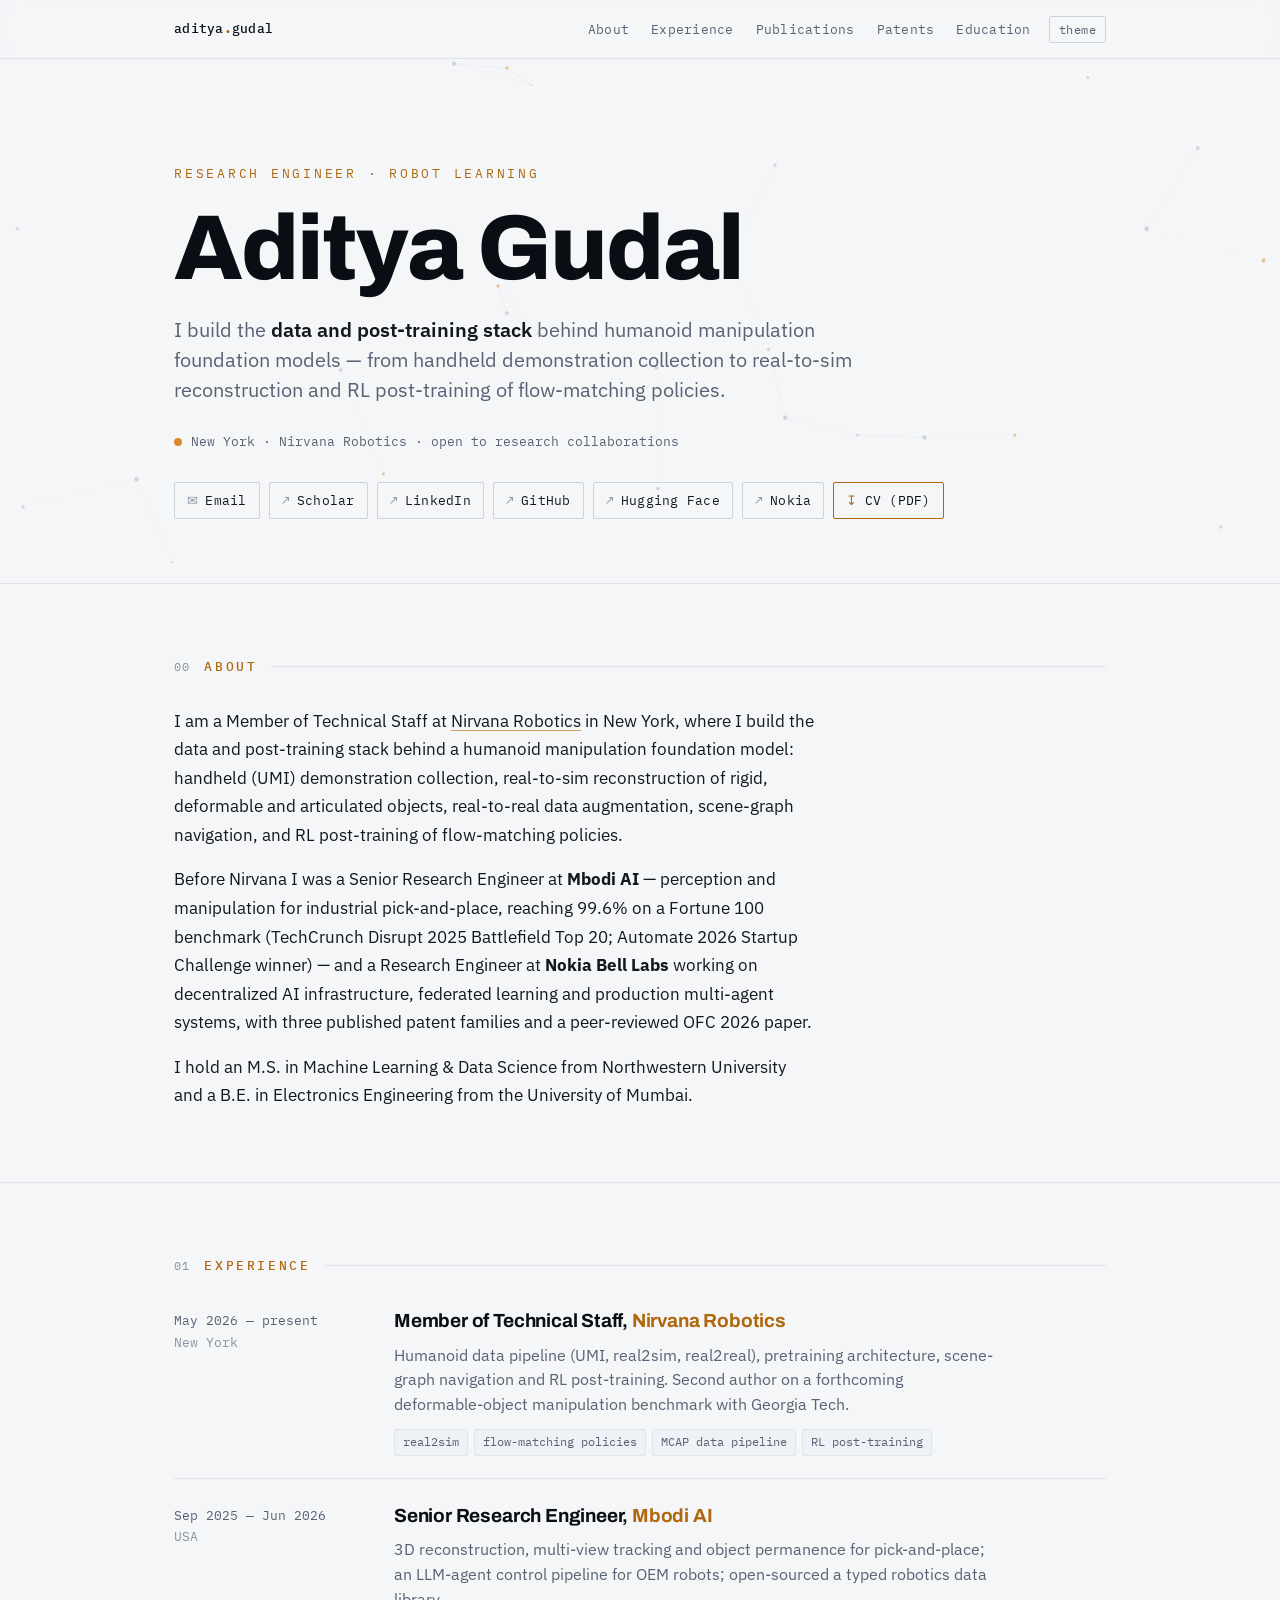
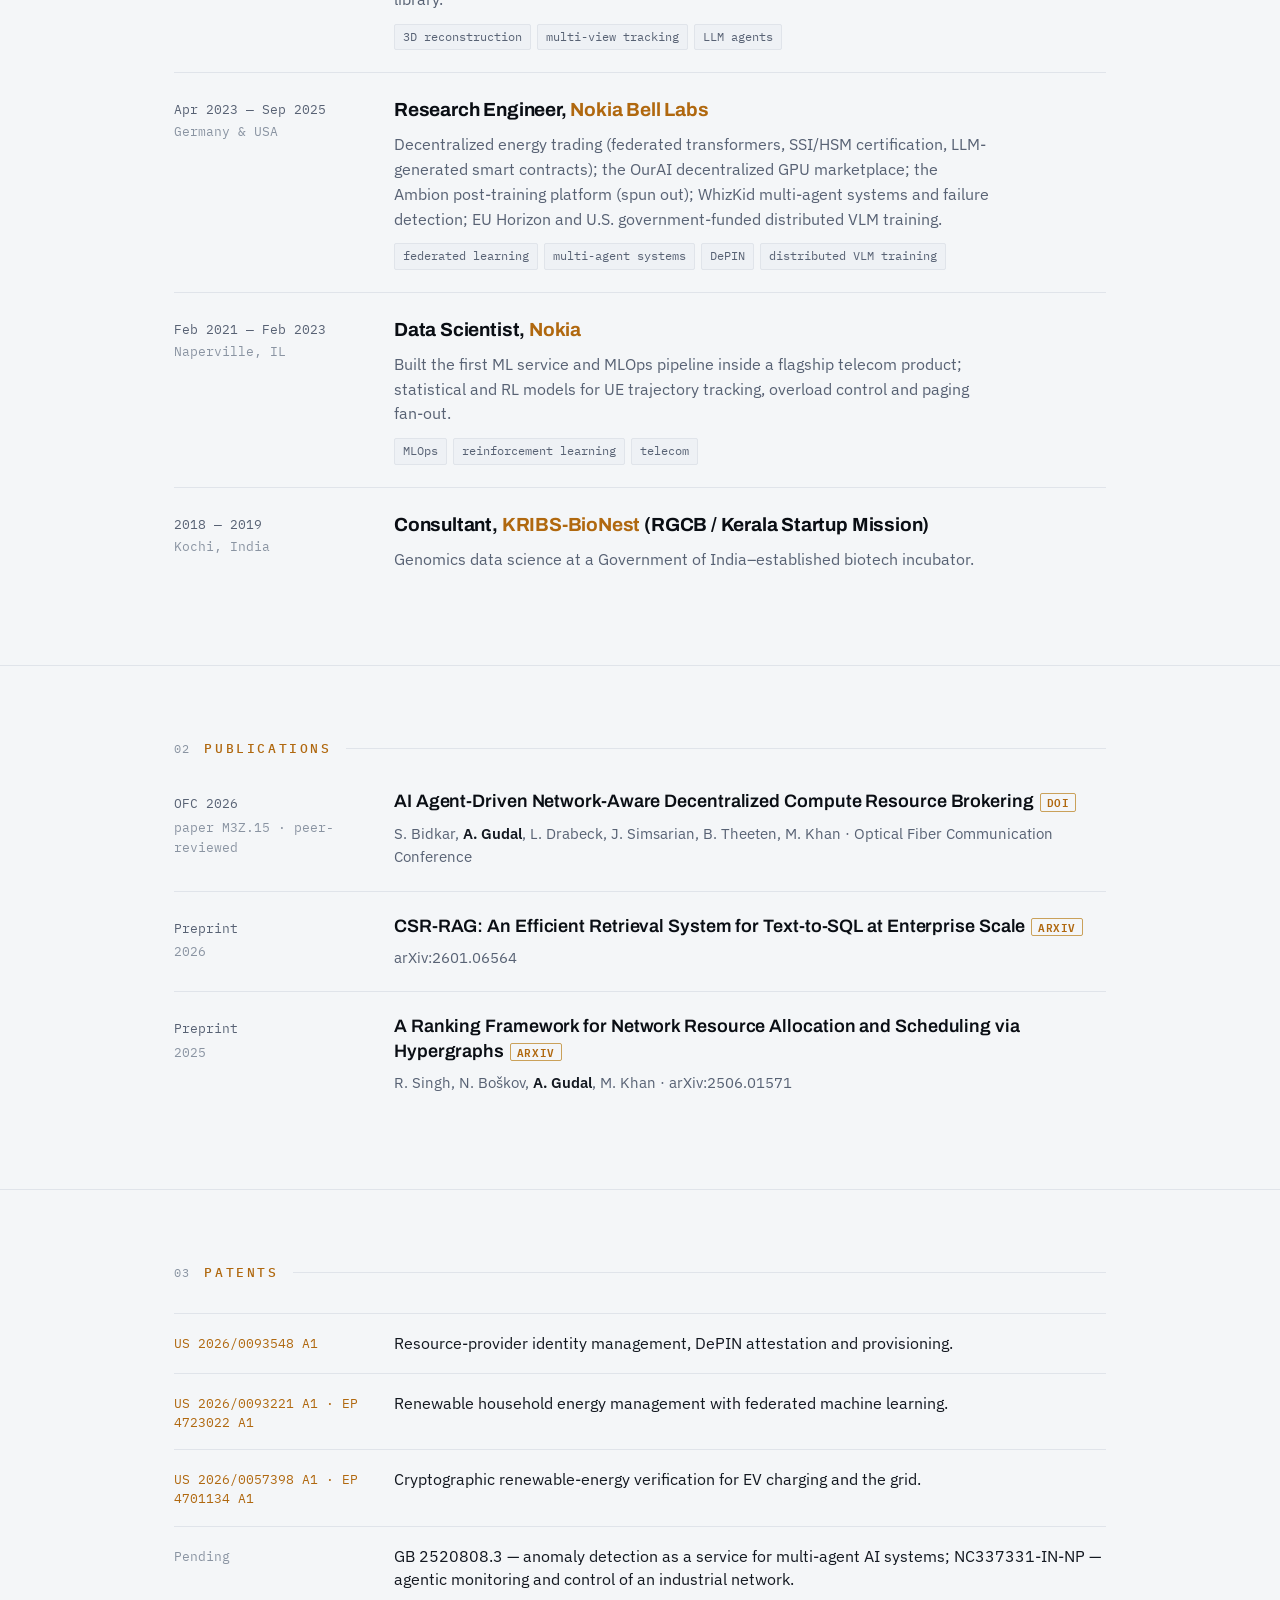
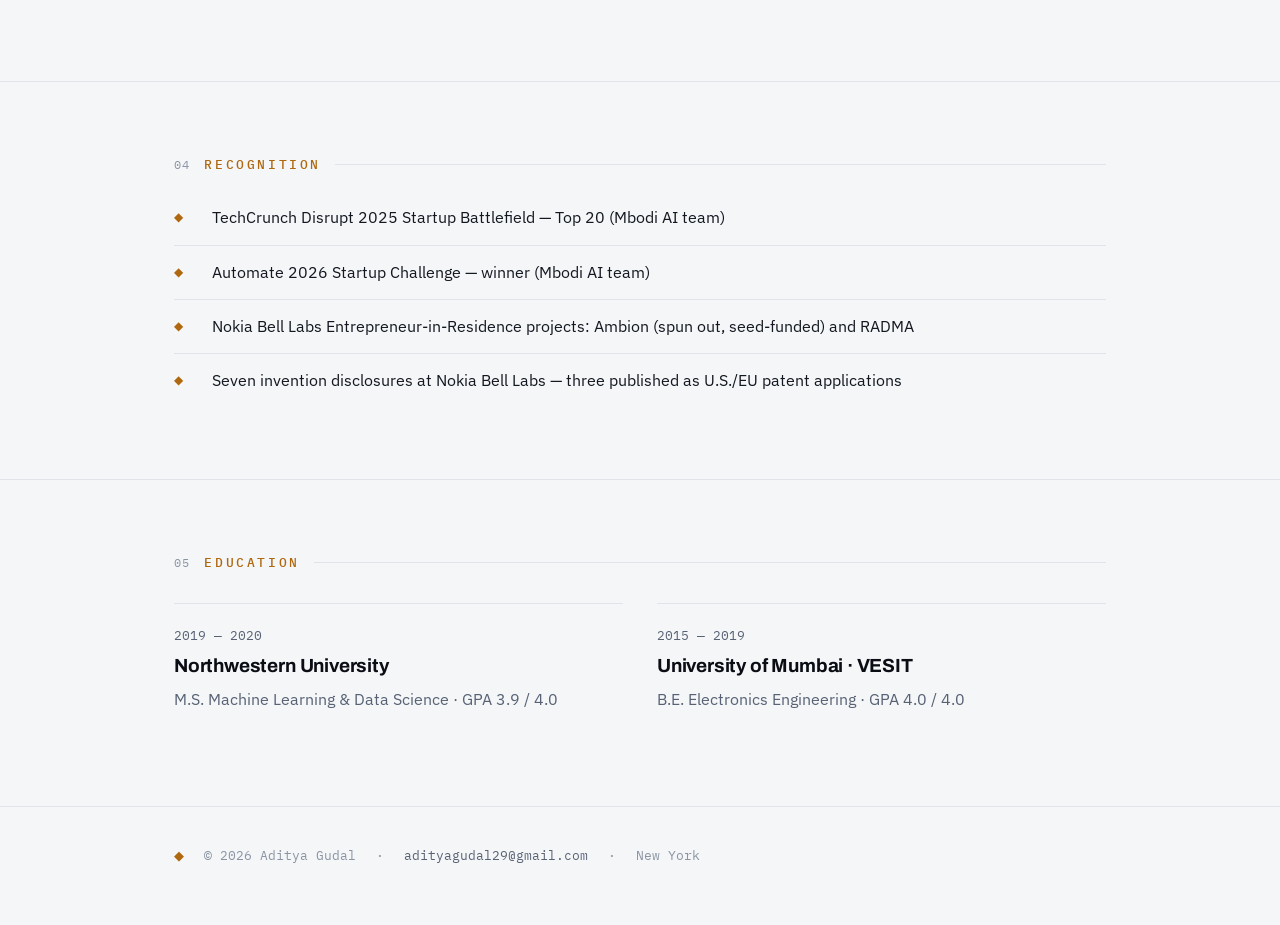
==== index.html @ 2c673eec "Personal site: bio, experience, publications, patents, CV Co-Authored-By: Claude Opus 4.8 <noreply@a" ====
<!doctype html>
<html lang="en">
<head>
<meta charset="utf-8">
<meta name="viewport" content="width=device-width, initial-scale=1">
<title>Aditya Gudal</title>
<meta name="description" content="Aditya Gudal — research engineer in robot learning, post-training and multi-agent systems. Building the data and post-training stack behind humanoid manipulation foundation models.">
<meta property="og:title" content="Aditya Gudal">
<meta property="og:description" content="Research engineer — robot learning, real-to-sim, multi-agent systems.">
<meta property="og:type" content="website">
<link rel="preconnect" href="https://fonts.googleapis.com">
<link rel="preconnect" href="https://fonts.gstatic.com" crossorigin>
<link rel="stylesheet" href="https://fonts.googleapis.com/css2?family=Archivo:wght@600;700;800&family=IBM+Plex+Mono:wght@400;500&family=IBM+Plex+Sans:wght@400;450;500;600&display=swap">
<style>
:root{
  --bg:#f4f6f8; --surface:#ffffff; --surface-2:#eef1f5;
  --ink:#131820; --strong:#0a0e14; --muted:#586274; --faint:#8a94a2;
  --line:#e0e4ea; --line-strong:#cdd3dc;
  --accent:#b0680f; --accent-soft:#caa15a;
  --dot:#d98a2b;
  --display:"Archivo","Helvetica Neue",Arial,sans-serif;
  --body:"IBM Plex Sans",-apple-system,BlinkMacSystemFont,"Segoe UI",sans-serif;
  --mono:"IBM Plex Mono",ui-monospace,SFMono-Regular,Menlo,monospace;
  --maxw:1020px;
}
:root:not([data-theme="light"]){}
@media (prefers-color-scheme: dark){
  :root:not([data-theme="light"]){
    --bg:#0c0f15; --surface:#12171f; --surface-2:#161c25;
    --ink:#e7ecf3; --strong:#f4f7fb; --muted:#95a1b2; --faint:#66707e;
    --line:#212936; --line-strong:#2c3644;
    --accent:#e8a33d; --accent-soft:#c98f3e; --dot:#e8a33d;
  }
}
:root[data-theme="dark"]{
  --bg:#0c0f15; --surface:#12171f; --surface-2:#161c25;
  --ink:#e7ecf3; --strong:#f4f7fb; --muted:#95a1b2; --faint:#66707e;
  --line:#212936; --line-strong:#2c3644;
  --accent:#e8a33d; --accent-soft:#c98f3e; --dot:#e8a33d;
}

*{box-sizing:border-box}
html{scroll-behavior:smooth}
body{
  margin:0; background:var(--bg); color:var(--ink);
  font-family:var(--body); font-size:16.5px; line-height:1.62;
  -webkit-font-smoothing:antialiased; text-rendering:optimizeLegibility;
}
@media (prefers-reduced-motion: reduce){html{scroll-behavior:auto}}

.wrap{max-width:var(--maxw); margin-inline:auto; padding-inline:clamp(20px,5vw,44px)}

a{color:inherit; text-decoration:none}
a.link{color:var(--ink); text-decoration:underline; text-decoration-color:var(--line-strong); text-underline-offset:3px; text-decoration-thickness:1.5px; transition:text-decoration-color .15s}
a.link:hover{text-decoration-color:var(--accent)}

/* ---- top bar ---- */
.top{position:sticky; top:0; z-index:20; background:color-mix(in srgb, var(--bg) 82%, transparent); backdrop-filter:saturate(1.4) blur(10px); border-bottom:1px solid var(--line)}
.top .wrap{display:flex; align-items:center; gap:18px; height:58px}
.brand{font-family:var(--mono); font-size:13px; letter-spacing:.02em; color:var(--strong); font-weight:500}
.brand b{color:var(--accent)}
.top nav{margin-left:auto; display:flex; gap:22px; font-family:var(--mono); font-size:12.5px; letter-spacing:.02em}
.top nav a{color:var(--muted)} .top nav a:hover{color:var(--ink)}
.iconbtn{font-family:var(--mono); font-size:12px; color:var(--muted); border:1px solid var(--line-strong); background:transparent; border-radius:2px; padding:5px 9px; cursor:pointer; letter-spacing:.04em}
.iconbtn:hover{color:var(--ink); border-color:var(--accent)}
@media (max-width:720px){ .top nav{display:none} }

/* ---- hero ---- */
.hero{position:relative; padding-block:clamp(56px,11vw,104px) clamp(40px,7vw,64px); border-bottom:1px solid var(--line); overflow:hidden}
#bg{position:absolute; inset:0; width:100%; height:100%; z-index:0; opacity:.55; pointer-events:none}
.hero .wrap{position:relative; z-index:1}
.eyebrow{font-family:var(--mono); font-size:12.5px; letter-spacing:.22em; text-transform:uppercase; color:var(--accent); margin:0 0 20px}
.hero h1{font-family:var(--display); font-weight:800; letter-spacing:-.02em; line-height:.98; font-size:clamp(46px,9vw,92px); margin:0; color:var(--strong); text-wrap:balance}
.hero .lead{max-width:34em; margin:22px 0 0; font-size:clamp(17px,2.2vw,20px); line-height:1.5; color:var(--muted); text-wrap:pretty}
.hero .lead b{color:var(--ink); font-weight:600}
.status{font-family:var(--mono); font-size:13px; color:var(--muted); margin:26px 0 0; display:flex; align-items:center; gap:9px; flex-wrap:wrap}
.dot{width:8px; height:8px; border-radius:50%; background:var(--dot); box-shadow:0 0 0 0 color-mix(in srgb,var(--dot) 60%,transparent); animation:pulse 2.6s ease-out infinite}
@keyframes pulse{0%{box-shadow:0 0 0 0 color-mix(in srgb,var(--dot) 55%,transparent)}70%{box-shadow:0 0 0 7px transparent}100%{box-shadow:0 0 0 0 transparent}}
@media (prefers-reduced-motion: reduce){.dot{animation:none}}

.links{display:flex; flex-wrap:wrap; gap:9px; margin:30px 0 0}
.links a{font-family:var(--mono); font-size:12.5px; letter-spacing:.02em; color:var(--ink); border:1px solid var(--line-strong); border-radius:2px; padding:7px 12px; display:inline-flex; align-items:center; gap:7px; transition:border-color .15s, color .15s}
.links a:hover{border-color:var(--accent); color:var(--strong)}
.links a .a{color:var(--faint)}
.links a.cv{border-color:var(--accent); color:var(--strong)}
.links a.cv .a{color:var(--accent)}

/* ---- sections ---- */
section.block{padding-block:clamp(46px,7vw,72px); border-bottom:1px solid var(--line)}
.sechead{display:flex; align-items:baseline; gap:14px; margin:0 0 30px}
.sechead .n{font-family:var(--mono); font-size:12px; color:var(--faint); letter-spacing:.1em}
.sechead h2{font-family:var(--mono); font-weight:500; text-transform:uppercase; letter-spacing:.2em; font-size:13px; color:var(--accent); margin:0}
.sechead .rule{flex:1; height:1px; background:var(--line); align-self:center}

.prose{max-width:64ch; font-size:17px; line-height:1.68; color:var(--ink)}
.prose p{margin:0 0 16px} .prose p:last-child{margin-bottom:0}
.prose a{color:var(--ink); text-decoration:underline; text-decoration-color:var(--accent-soft); text-underline-offset:3px}

.about-grid{display:grid; grid-template-columns:1fr; gap:28px}

/* row: meta rail + content */
.entry{display:grid; grid-template-columns:186px 1fr; gap:6px 34px; padding-block:22px; border-top:1px solid var(--line)}
.entry:first-of-type{border-top:0; padding-top:0}
.entry .when{font-family:var(--mono); font-size:12.5px; color:var(--muted); line-height:1.5; padding-top:5px}
.entry .when .loc{color:var(--faint); display:block; margin-top:3px}
.entry h3{margin:0 0 3px; font-family:var(--display); font-weight:700; font-size:19px; letter-spacing:-.01em; color:var(--strong)}
.entry h3 .org{color:var(--accent)}
.entry p{margin:6px 0 0; color:var(--muted); font-size:15.5px; line-height:1.6; max-width:60ch}
.tags{display:flex; flex-wrap:wrap; gap:6px; margin:12px 0 0; padding:0; list-style:none}
.tags li{font-family:var(--mono); font-size:11.5px; color:var(--muted); background:var(--surface-2); border:1px solid var(--line); border-radius:2px; padding:3px 8px}

/* publications */
.pub{display:grid; grid-template-columns:186px 1fr; gap:6px 34px; padding-block:22px; border-top:1px solid var(--line)}
.pub:first-of-type{border-top:0; padding-top:0}
.pub .venue{font-family:var(--mono); font-size:12.5px; color:var(--muted); padding-top:4px}
.pub .venue .yr{color:var(--faint); display:block; margin-top:3px}
.pub h3{margin:0; font-family:var(--display); font-weight:600; font-size:18px; line-height:1.35; color:var(--strong); letter-spacing:-.005em}
.pub .authors{margin:8px 0 0; font-size:14.5px; color:var(--muted)} .pub .authors b{color:var(--ink); font-weight:600}
.idlinks{display:inline-flex; gap:7px; margin-left:2px; vertical-align:middle}
.idlinks a{font-family:var(--mono); font-size:11px; letter-spacing:.05em; text-transform:uppercase; color:var(--accent); border:1px solid var(--accent-soft); border-radius:2px; padding:1px 6px}
.idlinks a:hover{background:var(--accent); color:var(--surface)}

/* patents */
.pat{display:grid; grid-template-columns:186px 1fr; gap:6px 34px; padding-block:18px; border-top:1px solid var(--line)}
.pat:first-of-type{border-top:0; padding-top:0}
.pat .no{font-family:var(--mono); font-size:12.5px; color:var(--accent); padding-top:2px; line-height:1.5}
.pat .no a{color:var(--accent); text-decoration:underline; text-decoration-color:transparent; text-underline-offset:2px}
.pat .no a:hover{text-decoration-color:var(--accent)}
.pat .no .pend{color:var(--faint)}
.pat p{margin:0; color:var(--ink); font-size:15.5px; line-height:1.5}

/* recognition */
.rec{list-style:none; padding:0; margin:0; display:grid; gap:0}
.rec li{display:grid; grid-template-columns:24px 1fr; gap:14px; padding-block:14px; border-top:1px solid var(--line); font-size:15.5px; color:var(--ink); align-items:start}
.rec li:first-child{border-top:0; padding-top:0}
.rec li .mk{font-family:var(--mono); font-size:12px; color:var(--accent); padding-top:2px}

/* education */
.edu{display:grid; grid-template-columns:1fr 1fr; gap:0 34px}
.edu .entry{grid-template-columns:1fr; border-top:1px solid var(--line); padding-top:22px}
.edu .entry .when{padding-top:0}

footer{padding-block:38px 60px}
footer .wrap{display:flex; flex-wrap:wrap; gap:8px 20px; align-items:center; font-family:var(--mono); font-size:12.5px; color:var(--faint)}
footer a{color:var(--muted)} footer a:hover{color:var(--ink)}
footer .sig{color:var(--accent)}

:focus-visible{outline:2px solid var(--accent); outline-offset:3px; border-radius:2px}

@media (max-width:640px){
  .entry,.pub,.pat{grid-template-columns:1fr; gap:4px}
  .entry .when,.pub .venue,.pat .no{padding-top:0}
  .entry .when .loc,.pub .venue .yr{display:inline; margin:0}
  .entry .when .loc::before{content:" · "}
  .pub .venue .yr::before{content:" · "}
  .edu{grid-template-columns:1fr}
  .edu .entry:first-of-type{border-top:0}
}
</style>
</head>
<body>

<header class="top">
  <div class="wrap">
    <span class="brand">aditya<b>.</b>gudal</span>
    <nav>
      <a href="#about">About</a>
      <a href="#experience">Experience</a>
      <a href="#publications">Publications</a>
      <a href="#patents">Patents</a>
      <a href="#education">Education</a>
    </nav>
    <button class="iconbtn" id="theme" type="button" aria-label="Toggle color theme">theme</button>
  </div>
</header>

<section class="hero">
  <canvas id="bg" aria-hidden="true"></canvas>
  <div class="wrap">
    <p class="eyebrow">Research Engineer · Robot Learning</p>
    <h1>Aditya&nbsp;Gudal</h1>
    <p class="lead">I build the <b>data and post-training stack</b> behind humanoid manipulation foundation models — from handheld demonstration collection to real-to-sim reconstruction and RL post-training of flow-matching policies.</p>
    <p class="status"><span class="dot" aria-hidden="true"></span> New York · Nirvana Robotics · open to research collaborations</p>
    <div class="links">
      <a href="mailto:adityagudal29@gmail.com"><span class="a">✉</span> Email</a>
      <a href="https://scholar.google.com/citations?user=bu34FNAAAAAJ"><span class="a">↗</span> Scholar</a>
      <a href="https://linkedin.com/in/aditya-gudal"><span class="a">↗</span> LinkedIn</a>
      <a href="https://github.com/aditya9729"><span class="a">↗</span> GitHub</a>
      <a href="https://huggingface.co/aditya9729"><span class="a">↗</span> Hugging&nbsp;Face</a>
      <a href="https://www.nokia.com/people/aditya-gudal/"><span class="a">↗</span> Nokia</a>
      <a class="cv" href="Aditya_Gudal_CV.pdf"><span class="a">↧</span> CV&nbsp;(PDF)</a>
    </div>
  </div>
</section>

<main>
<section class="block" id="about">
  <div class="wrap">
    <div class="sechead"><span class="n">00</span><h2>About</h2><span class="rule"></span></div>
    <div class="prose">
      <p>I am a Member of Technical Staff at <a href="https://nrvna.ai">Nirvana Robotics</a> in New York, where I build the data and post-training stack behind a humanoid manipulation foundation model: handheld (UMI) demonstration collection, real-to-sim reconstruction of rigid, deformable and articulated objects, real-to-real data augmentation, scene-graph navigation, and RL post-training of flow-matching policies.</p>
      <p>Before Nirvana I was a Senior Research Engineer at <b>Mbodi AI</b> — perception and manipulation for industrial pick-and-place, reaching 99.6% on a Fortune&nbsp;100 benchmark (TechCrunch Disrupt 2025 Battlefield Top&nbsp;20; Automate&nbsp;2026 Startup Challenge winner) — and a Research Engineer at <b>Nokia Bell Labs</b> working on decentralized AI infrastructure, federated learning and production multi-agent systems, with three published patent families and a peer-reviewed OFC&nbsp;2026 paper.</p>
      <p>I hold an M.S. in Machine Learning &amp; Data Science from Northwestern University and a B.E. in Electronics Engineering from the University of Mumbai.</p>
    </div>
  </div>
</section>

<section class="block" id="experience">
  <div class="wrap">
    <div class="sechead"><span class="n">01</span><h2>Experience</h2><span class="rule"></span></div>

    <article class="entry">
      <div class="when">May 2026 — present<span class="loc">New York</span></div>
      <div>
        <h3>Member of Technical Staff, <span class="org">Nirvana Robotics</span></h3>
        <p>Humanoid data pipeline (UMI, real2sim, real2real), pretraining architecture, scene-graph navigation and RL post-training. Second author on a forthcoming deformable-object manipulation benchmark with Georgia&nbsp;Tech.</p>
        <ul class="tags"><li>real2sim</li><li>flow-matching policies</li><li>MCAP data pipeline</li><li>RL post-training</li></ul>
      </div>
    </article>

    <article class="entry">
      <div class="when">Sep 2025 — Jun 2026<span class="loc">USA</span></div>
      <div>
        <h3>Senior Research Engineer, <span class="org">Mbodi AI</span></h3>
        <p>3D reconstruction, multi-view tracking and object permanence for pick-and-place; an LLM-agent control pipeline for OEM robots; open-sourced a typed robotics data library.</p>
        <ul class="tags"><li>3D reconstruction</li><li>multi-view tracking</li><li>LLM agents</li></ul>
      </div>
    </article>

    <article class="entry">
      <div class="when">Apr 2023 — Sep 2025<span class="loc">Germany &amp; USA</span></div>
      <div>
        <h3>Research Engineer, <span class="org">Nokia Bell Labs</span></h3>
        <p>Decentralized energy trading (federated transformers, SSI/HSM certification, LLM-generated smart contracts); the OurAI decentralized GPU marketplace; the Ambion post-training platform (spun out); WhizKid multi-agent systems and failure detection; EU Horizon and U.S. government-funded distributed VLM training.</p>
        <ul class="tags"><li>federated learning</li><li>multi-agent systems</li><li>DePIN</li><li>distributed VLM training</li></ul>
      </div>
    </article>

    <article class="entry">
      <div class="when">Feb 2021 — Feb 2023<span class="loc">Naperville, IL</span></div>
      <div>
        <h3>Data Scientist, <span class="org">Nokia</span></h3>
        <p>Built the first ML service and MLOps pipeline inside a flagship telecom product; statistical and RL models for UE trajectory tracking, overload control and paging fan-out.</p>
        <ul class="tags"><li>MLOps</li><li>reinforcement learning</li><li>telecom</li></ul>
      </div>
    </article>

    <article class="entry">
      <div class="when">2018 — 2019<span class="loc">Kochi, India</span></div>
      <div>
        <h3>Consultant, <span class="org">KRIBS-BioNest</span> (RGCB / Kerala Startup Mission)</h3>
        <p>Genomics data science at a Government of India–established biotech incubator.</p>
      </div>
    </article>
  </div>
</section>

<section class="block" id="publications">
  <div class="wrap">
    <div class="sechead"><span class="n">02</span><h2>Publications</h2><span class="rule"></span></div>

    <article class="pub">
      <div class="venue">OFC 2026<span class="yr">paper M3Z.15 · peer-reviewed</span></div>
      <div>
        <h3>AI Agent-Driven Network-Aware Decentralized Compute Resource Brokering
          <span class="idlinks"><a href="https://doi.org/10.1364/OFC.2026.M3Z.15">DOI</a></span></h3>
        <p class="authors">S. Bidkar, <b>A. Gudal</b>, L. Drabeck, J. Simsarian, B. Theeten, M. Khan · Optical Fiber Communication Conference</p>
      </div>
    </article>

    <article class="pub">
      <div class="venue">Preprint<span class="yr">2026</span></div>
      <div>
        <h3>CSR-RAG: An Efficient Retrieval System for Text-to-SQL at Enterprise Scale
          <span class="idlinks"><a href="https://arxiv.org/abs/2601.06564">arXiv</a></span></h3>
        <p class="authors">arXiv:2601.06564</p>
      </div>
    </article>

    <article class="pub">
      <div class="venue">Preprint<span class="yr">2025</span></div>
      <div>
        <h3>A Ranking Framework for Network Resource Allocation and Scheduling via Hypergraphs
          <span class="idlinks"><a href="https://arxiv.org/abs/2506.01571">arXiv</a></span></h3>
        <p class="authors">R. Singh, N. Boškov, <b>A. Gudal</b>, M. Khan · arXiv:2506.01571</p>
      </div>
    </article>
  </div>
</section>

<section class="block" id="patents">
  <div class="wrap">
    <div class="sechead"><span class="n">03</span><h2>Patents</h2><span class="rule"></span></div>

    <div class="pat">
      <div class="no"><a href="https://patents.google.com/patent/US20260093548A1">US 2026/0093548 A1</a></div>
      <p>Resource-provider identity management, DePIN attestation and provisioning.</p>
    </div>
    <div class="pat">
      <div class="no"><a href="https://patents.google.com/patent/US20260093221A1">US 2026/0093221 A1</a> · EP 4723022 A1</div>
      <p>Renewable household energy management with federated machine learning.</p>
    </div>
    <div class="pat">
      <div class="no"><a href="https://patents.google.com/patent/US20260057398A1">US 2026/0057398 A1</a> · EP 4701134 A1</div>
      <p>Cryptographic renewable-energy verification for EV charging and the grid.</p>
    </div>
    <div class="pat">
      <div class="no"><span class="pend">Pending</span></div>
      <p>GB 2520808.3 — anomaly detection as a service for multi-agent AI systems; NC337331-IN-NP — agentic monitoring and control of an industrial network.</p>
    </div>
  </div>
</section>

<section class="block" id="recognition">
  <div class="wrap">
    <div class="sechead"><span class="n">04</span><h2>Recognition</h2><span class="rule"></span></div>
    <ul class="rec">
      <li><span class="mk">◆</span><span>TechCrunch Disrupt 2025 Startup Battlefield — Top 20 (Mbodi AI team)</span></li>
      <li><span class="mk">◆</span><span>Automate 2026 Startup Challenge — winner (Mbodi AI team)</span></li>
      <li><span class="mk">◆</span><span>Nokia Bell Labs Entrepreneur-in-Residence projects: Ambion (spun out, seed-funded) and RADMA</span></li>
      <li><span class="mk">◆</span><span>Seven invention disclosures at Nokia Bell Labs — three published as U.S./EU patent applications</span></li>
    </ul>
  </div>
</section>

<section class="block" id="education">
  <div class="wrap">
    <div class="sechead"><span class="n">05</span><h2>Education</h2><span class="rule"></span></div>
    <div class="edu">
      <article class="entry">
        <div class="when">2019 — 2020</div>
        <div>
          <h3>Northwestern University</h3>
          <p>M.S. Machine Learning &amp; Data Science · GPA 3.9 / 4.0</p>
        </div>
      </article>
      <article class="entry">
        <div class="when">2015 — 2019</div>
        <div>
          <h3>University of Mumbai · VESIT</h3>
          <p>B.E. Electronics Engineering · GPA 4.0 / 4.0</p>
        </div>
      </article>
    </div>
  </div>
</section>
</main>

<footer>
  <div class="wrap">
    <span class="sig">◆</span>
    <span>© 2026 Aditya Gudal</span>
    <span>·</span>
    <a href="mailto:adityagudal29@gmail.com">adityagudal29@gmail.com</a>
    <span>·</span>
    <span>New York</span>
  </div>
</footer>

<script>
// ---- theme toggle (persisted) ----
(function(){
  var root=document.documentElement, btn=document.getElementById('theme');
  try{ var s=localStorage.getItem('theme'); if(s) root.setAttribute('data-theme',s); }catch(e){}
  btn.addEventListener('click',function(){
    var cur=root.getAttribute('data-theme');
    var sysDark=window.matchMedia&&window.matchMedia('(prefers-color-scheme: dark)').matches;
    var next=cur?(cur==='dark'?'light':'dark'):(sysDark?'light':'dark');
    root.setAttribute('data-theme',next);
    try{ localStorage.setItem('theme',next); }catch(e){}
  });
})();

// ---- hero motif: a sparse scene-graph / trajectory field ----
(function(){
  var c=document.getElementById('bg'); if(!c) return;
  var ctx=c.getContext('2d'), DPR=Math.min(window.devicePixelRatio||1,2);
  var reduce=window.matchMedia&&window.matchMedia('(prefers-reduced-motion: reduce)').matches;
  var W,H,nodes,raf;
  function accent(){ return getComputedStyle(document.documentElement).getPropertyValue('--dot').trim()||'#e8a33d'; }
  function ink(){ return getComputedStyle(document.documentElement).getPropertyValue('--muted').trim()||'#889'; }
  function resize(){
    var r=c.getBoundingClientRect(); W=r.width; H=r.height;
    c.width=W*DPR; c.height=H*DPR; ctx.setTransform(DPR,0,0,DPR,0,0);
    var n=Math.max(14,Math.min(30,Math.round(W*H/26000)));
    nodes=[]; for(var i=0;i<n;i++){ nodes.push({x:Math.random()*W,y:Math.random()*H,vx:(Math.random()-.5)*.12,vy:(Math.random()-.5)*.12,r:Math.random()*1.6+.8,key:Math.random()<.16}); }
  }
  function frame(){
    ctx.clearRect(0,0,W,H);
    var a=accent(), m=ink();
    for(var i=0;i<nodes.length;i++){
      var p=nodes[i];
      for(var j=i+1;j<nodes.length;j++){
        var q=nodes[j], dx=p.x-q.x, dy=p.y-q.y, d=Math.sqrt(dx*dx+dy*dy);
        if(d<140){ ctx.strokeStyle=m; ctx.globalAlpha=(1-d/140)*.14; ctx.lineWidth=1; ctx.beginPath(); ctx.moveTo(p.x,p.y); ctx.lineTo(q.x,q.y); ctx.stroke(); }
      }
    }
    for(var k=0;k<nodes.length;k++){
      var n=nodes[k];
      ctx.globalAlpha=n.key?.9:.4; ctx.fillStyle=n.key?a:m;
      ctx.beginPath(); ctx.arc(n.x,n.y,n.key?n.r+.6:n.r,0,6.283); ctx.fill();
      if(!reduce){ n.x+=n.vx; n.y+=n.vy; if(n.x<0||n.x>W)n.vx*=-1; if(n.y<0||n.y>H)n.vy*=-1; }
    }
    ctx.globalAlpha=1;
    if(!reduce) raf=requestAnimationFrame(frame);
  }
  resize(); frame();
  window.addEventListener('resize',function(){ cancelAnimationFrame(raf); resize(); frame(); });
})();
</script>
</body>
</html>
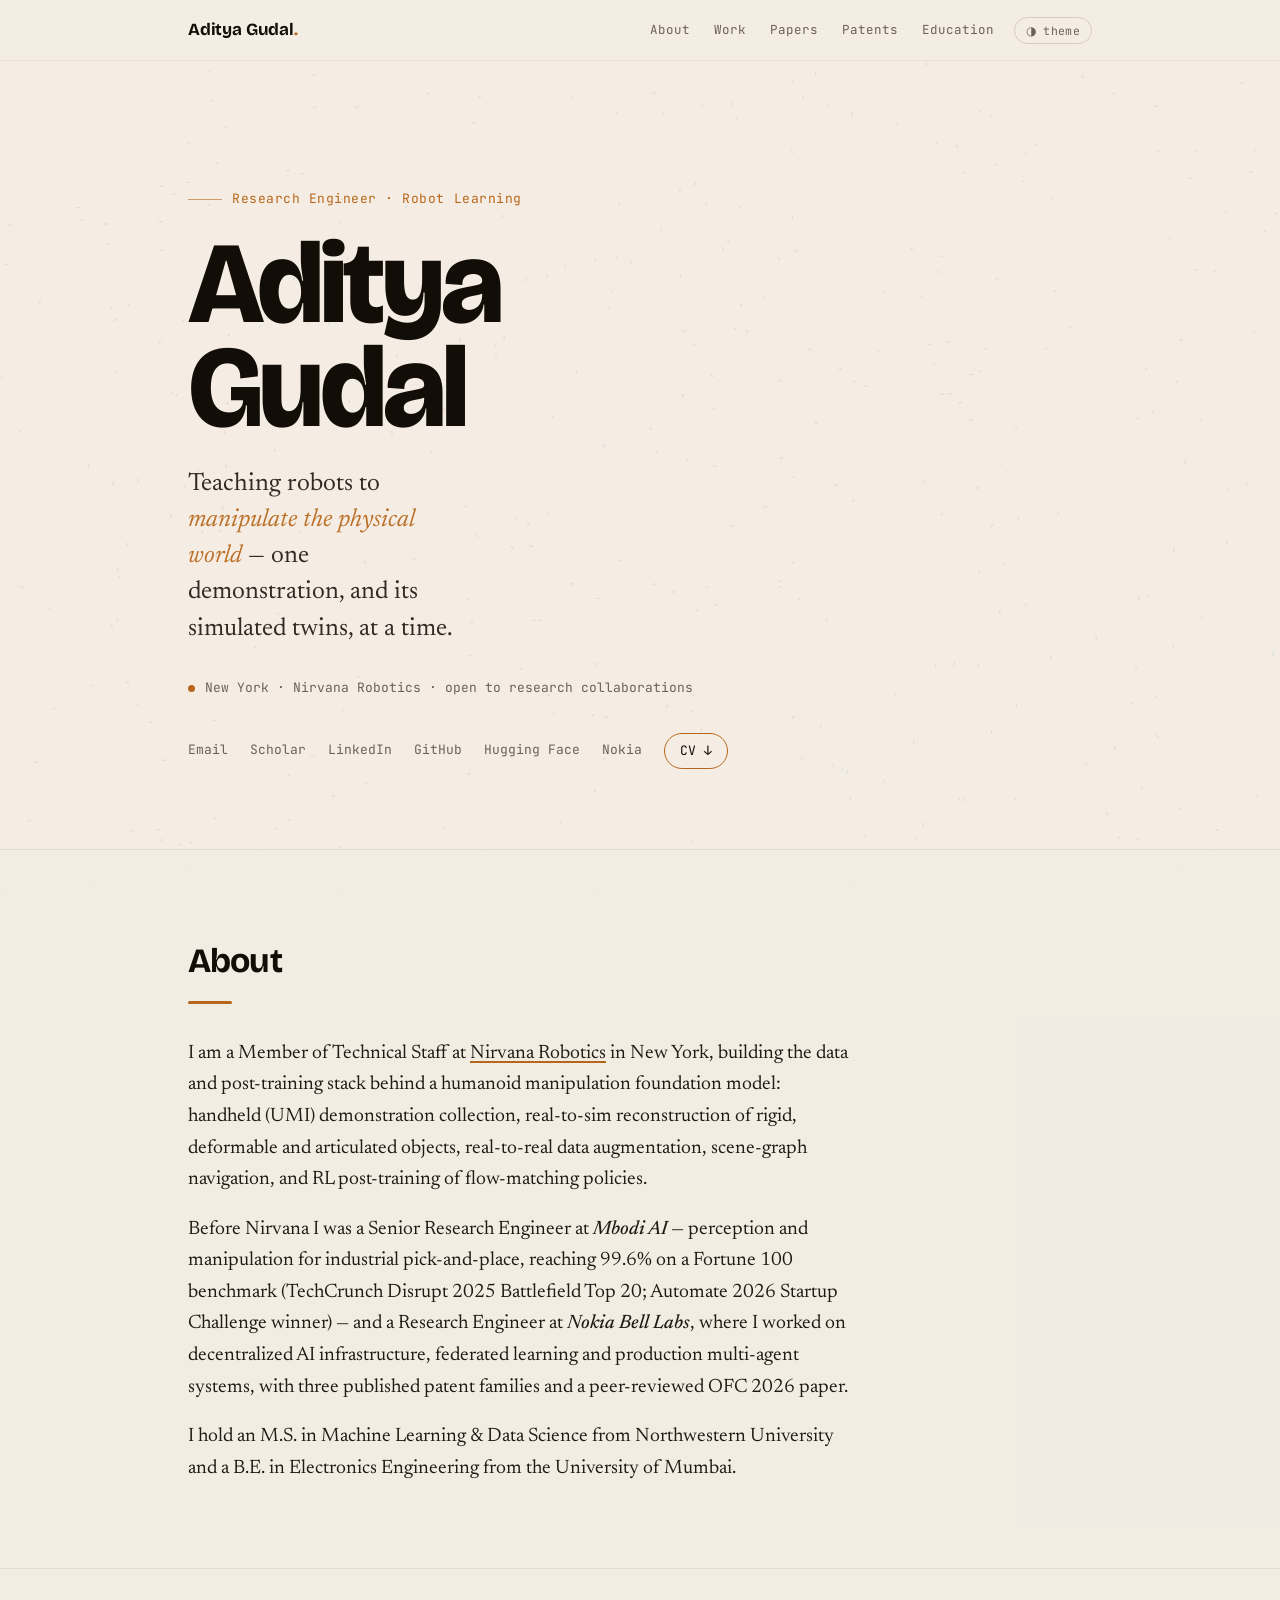
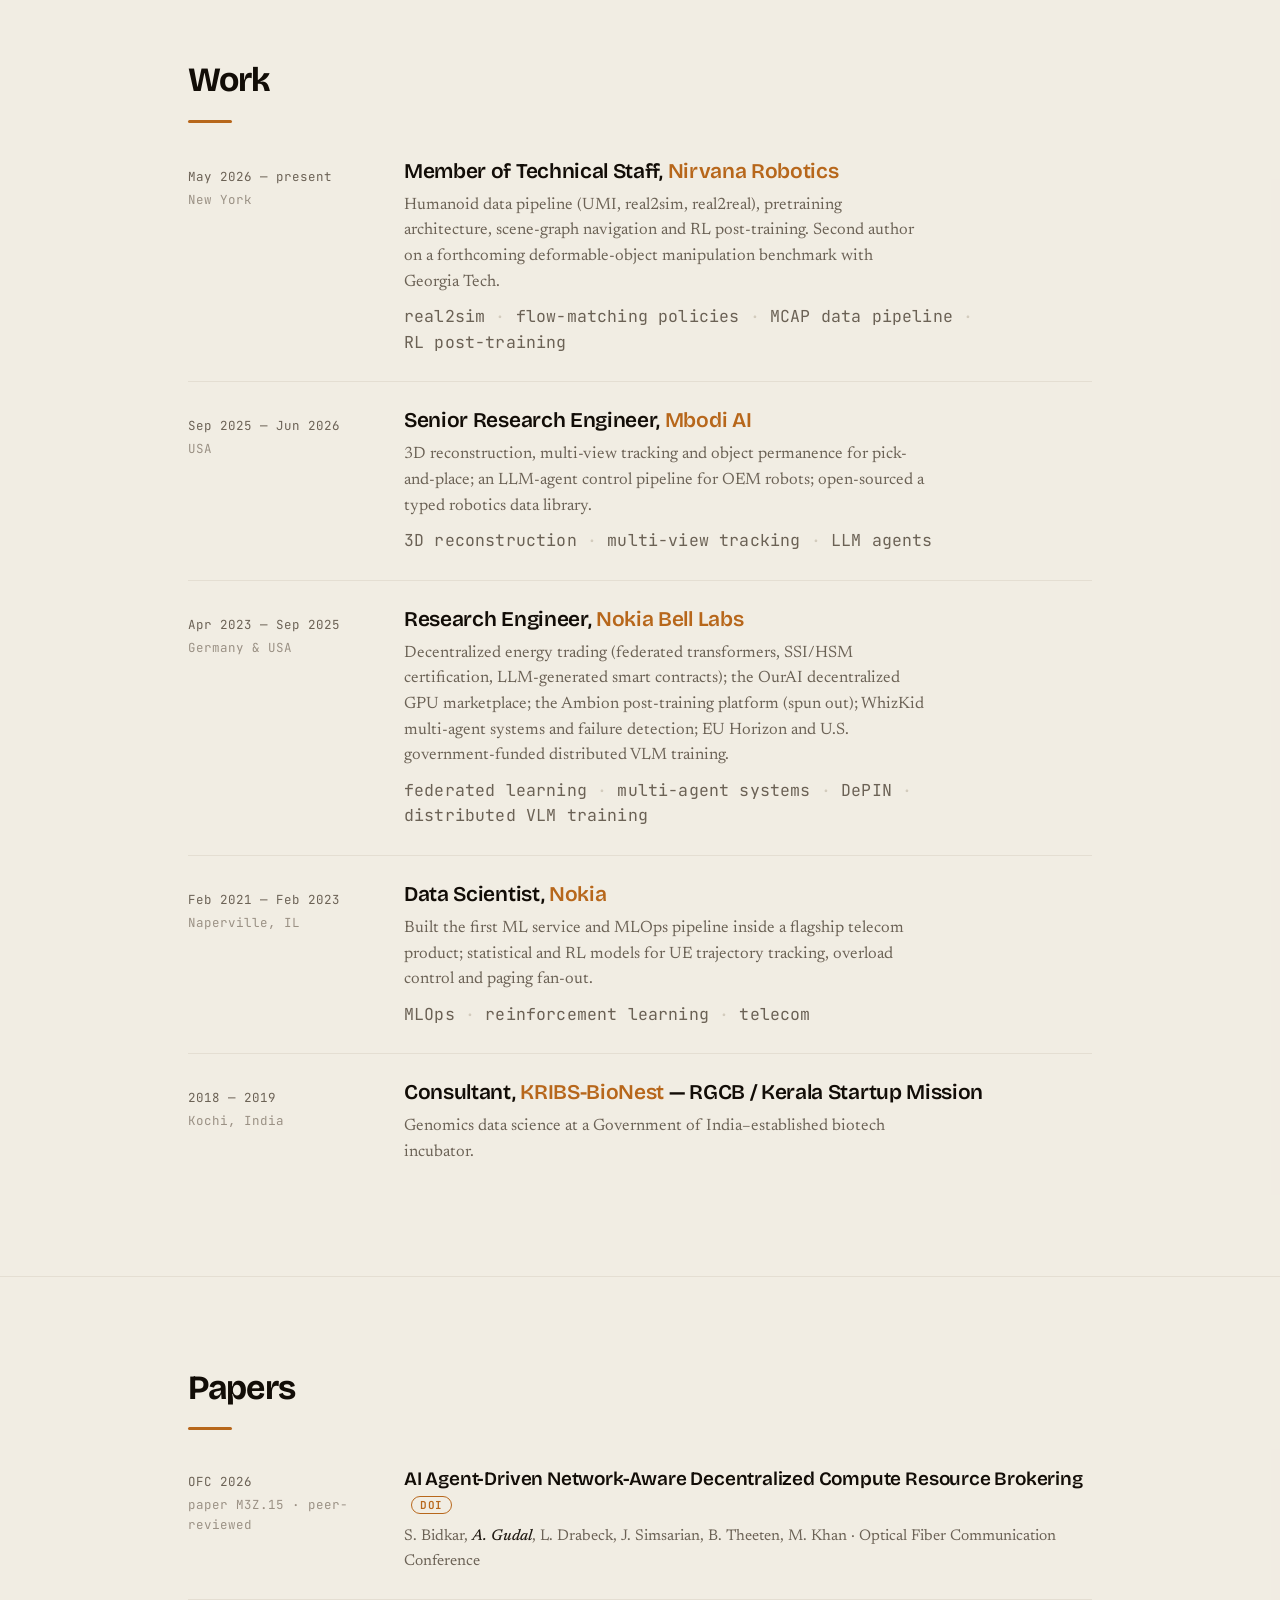
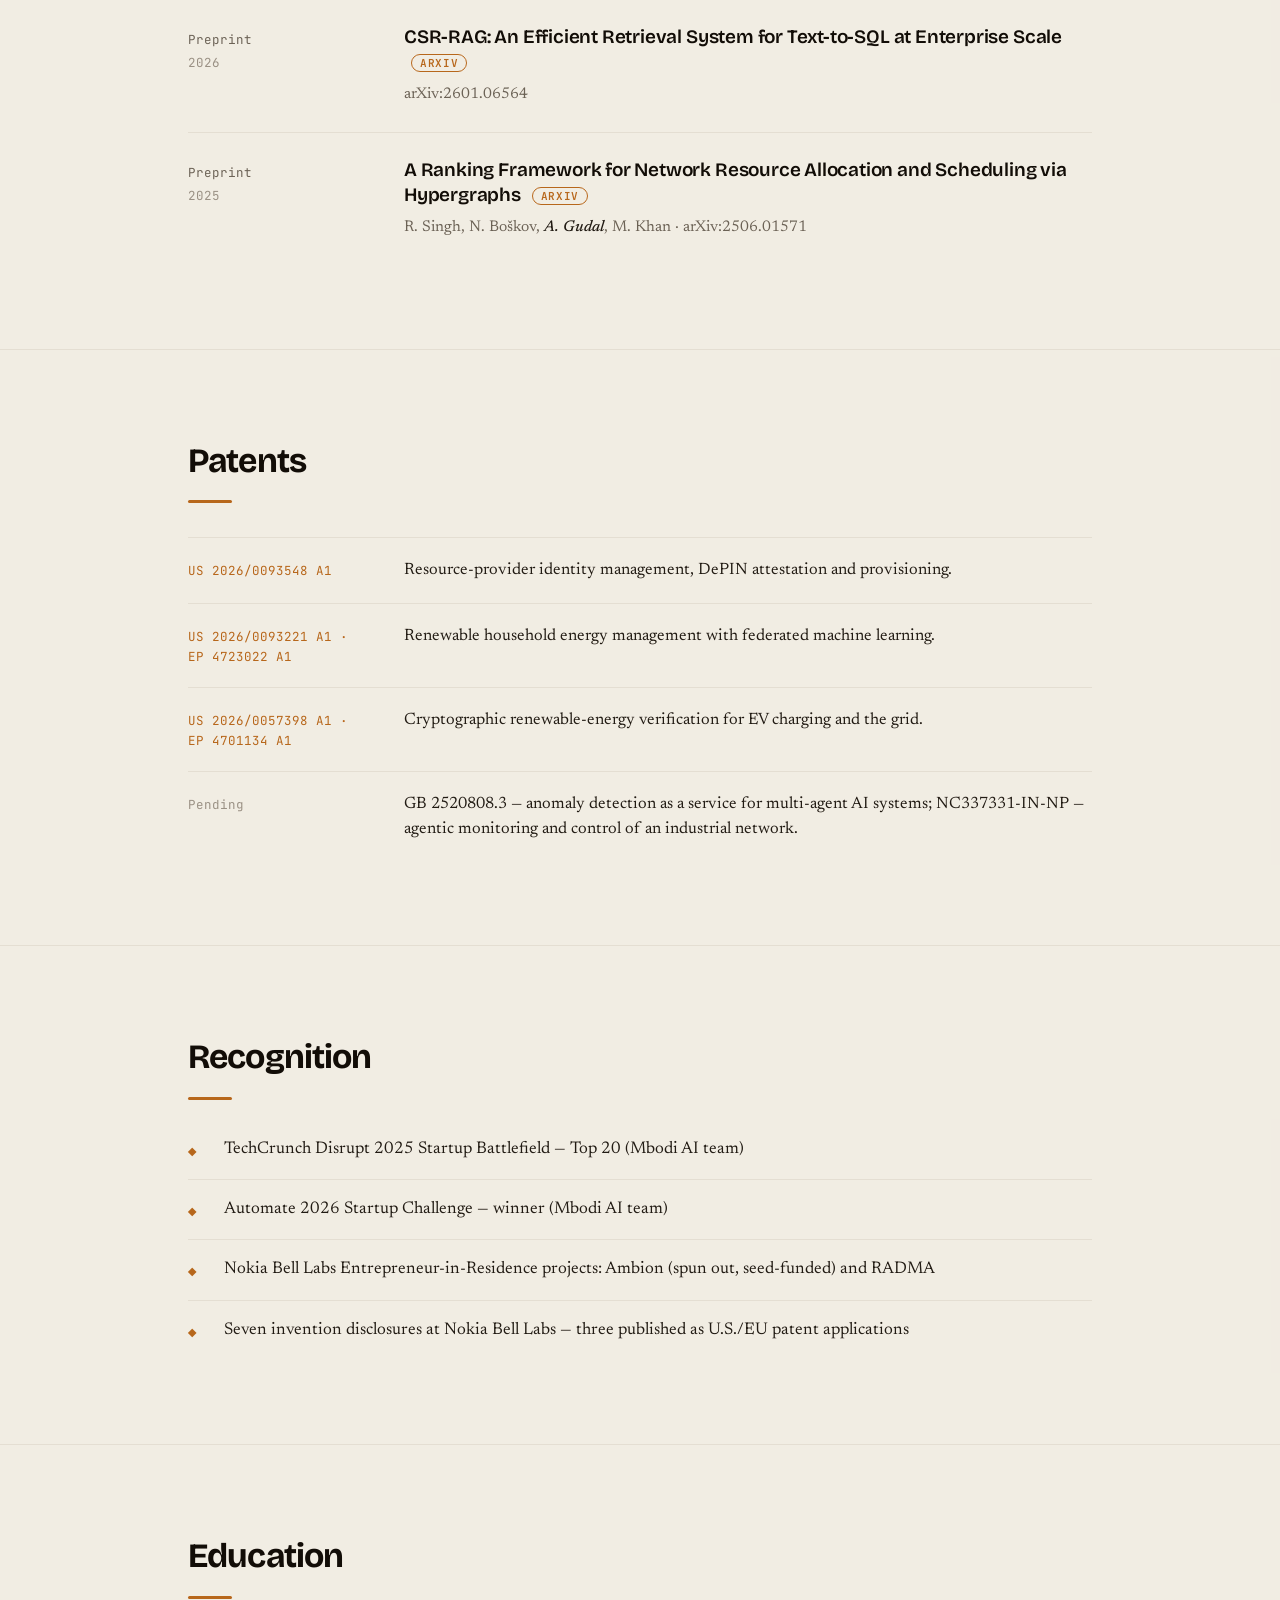
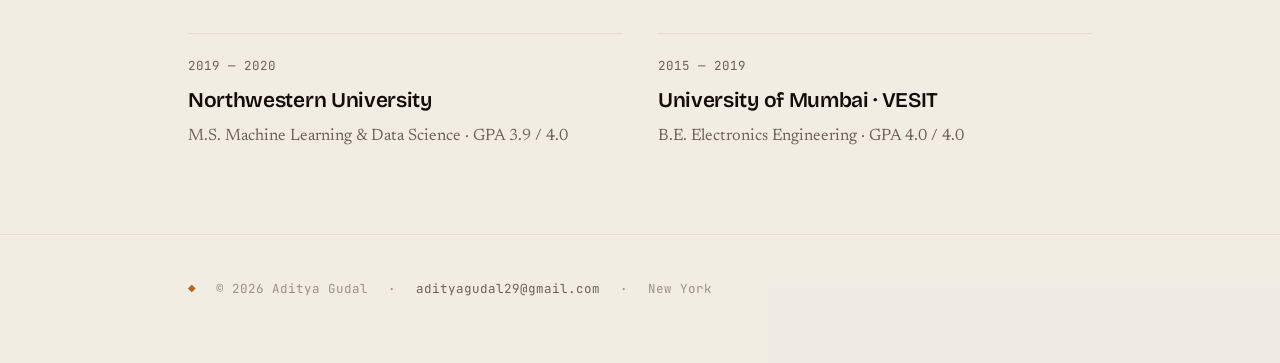
==== commit 694165f1: "Redesign: flow-field background, editorial type, warmer palette Replace particle-net + numbered mark" ====
--- a/index.html
+++ b/index.html
@@ -4,217 +4,214 @@
 <meta charset="utf-8">
 <meta name="viewport" content="width=device-width, initial-scale=1">
 <title>Aditya Gudal</title>
-<meta name="description" content="Aditya Gudal — research engineer in robot learning, post-training and multi-agent systems. Building the data and post-training stack behind humanoid manipulation foundation models.">
+<meta name="description" content="Aditya Gudal — research engineer in robot learning, real-to-sim and multi-agent systems. Building the data and post-training stack behind humanoid manipulation foundation models.">
 <meta property="og:title" content="Aditya Gudal">
 <meta property="og:description" content="Research engineer — robot learning, real-to-sim, multi-agent systems.">
 <meta property="og:type" content="website">
 <link rel="preconnect" href="https://fonts.googleapis.com">
 <link rel="preconnect" href="https://fonts.gstatic.com" crossorigin>
-<link rel="stylesheet" href="https://fonts.googleapis.com/css2?family=Archivo:wght@600;700;800&family=IBM+Plex+Mono:wght@400;500&family=IBM+Plex+Sans:wght@400;450;500;600&display=swap">
+<link rel="stylesheet" href="https://fonts.googleapis.com/css2?family=Bricolage+Grotesque:opsz,wght@12..96,600..800&family=JetBrains+Mono:wght@400;500&family=Newsreader:ital,opsz,wght@0,6..72,400..500;1,6..72,400&display=swap">
 <style>
 :root{
-  --bg:#f4f6f8; --surface:#ffffff; --surface-2:#eef1f5;
-  --ink:#131820; --strong:#0a0e14; --muted:#586274; --faint:#8a94a2;
-  --line:#e0e4ea; --line-strong:#cdd3dc;
-  --accent:#b0680f; --accent-soft:#caa15a;
-  --dot:#d98a2b;
-  --display:"Archivo","Helvetica Neue",Arial,sans-serif;
-  --body:"IBM Plex Sans",-apple-system,BlinkMacSystemFont,"Segoe UI",sans-serif;
-  --mono:"IBM Plex Mono",ui-monospace,SFMono-Regular,Menlo,monospace;
-  --maxw:1020px;
+  --bg:#f2ede4; --surface:#fbf8f2; --ink:#211b13; --strong:#120d07;
+  --muted:#6b6255; --faint:#9a9184; --line:#e4ded2; --line-2:#d3ccbd;
+  --accent:#b7671b; --accent-2:#2f8f89;
+  --flow-warm:#c9781f; --flow-cool:#2f938d;
+  --scrim:86%;
+  --display:"Bricolage Grotesque","Archivo",system-ui,sans-serif;
+  --serif:"Newsreader",Georgia,"Times New Roman",serif;
+  --mono:"JetBrains Mono",ui-monospace,SFMono-Regular,Menlo,monospace;
+  --maxw:1000px;
 }
-:root:not([data-theme="light"]){}
 @media (prefers-color-scheme: dark){
   :root:not([data-theme="light"]){
-    --bg:#0c0f15; --surface:#12171f; --surface-2:#161c25;
-    --ink:#e7ecf3; --strong:#f4f7fb; --muted:#95a1b2; --faint:#66707e;
-    --line:#212936; --line-strong:#2c3644;
-    --accent:#e8a33d; --accent-soft:#c98f3e; --dot:#e8a33d;
+    --bg:#14110d; --surface:#1d1812; --ink:#ece4d8; --strong:#fbf6ee;
+    --muted:#a99d8c; --faint:#6f6558; --line:#2a251d; --line-2:#3a3228;
+    --accent:#f0a35a; --accent-2:#63c6bf;
+    --flow-warm:#f0a35a; --flow-cool:#63c6bf; --scrim:82%;
   }
 }
 :root[data-theme="dark"]{
-  --bg:#0c0f15; --surface:#12171f; --surface-2:#161c25;
-  --ink:#e7ecf3; --strong:#f4f7fb; --muted:#95a1b2; --faint:#66707e;
-  --line:#212936; --line-strong:#2c3644;
-  --accent:#e8a33d; --accent-soft:#c98f3e; --dot:#e8a33d;
+  --bg:#14110d; --surface:#1d1812; --ink:#ece4d8; --strong:#fbf6ee;
+  --muted:#a99d8c; --faint:#6f6558; --line:#2a251d; --line-2:#3a3228;
+  --accent:#f0a35a; --accent-2:#63c6bf;
+  --flow-warm:#f0a35a; --flow-cool:#63c6bf; --scrim:82%;
 }
 
 *{box-sizing:border-box}
 html{scroll-behavior:smooth}
-body{
-  margin:0; background:var(--bg); color:var(--ink);
-  font-family:var(--body); font-size:16.5px; line-height:1.62;
-  -webkit-font-smoothing:antialiased; text-rendering:optimizeLegibility;
-}
+body{margin:0; background:var(--bg); color:var(--ink);
+  font-family:var(--serif); font-size:18px; line-height:1.6;
+  -webkit-font-smoothing:antialiased; text-rendering:optimizeLegibility}
 @media (prefers-reduced-motion: reduce){html{scroll-behavior:auto}}
 
-.wrap{max-width:var(--maxw); margin-inline:auto; padding-inline:clamp(20px,5vw,44px)}
+#flow{position:fixed; inset:0; width:100%; height:100%; z-index:0; display:block}
+.site{position:relative; z-index:1}
+.reading{background:color-mix(in srgb, var(--bg) var(--scrim), transparent)}
+
+.wrap{max-width:var(--maxw); margin-inline:auto; padding-inline:clamp(22px,5vw,48px)}
 
 a{color:inherit; text-decoration:none}
-a.link{color:var(--ink); text-decoration:underline; text-decoration-color:var(--line-strong); text-underline-offset:3px; text-decoration-thickness:1.5px; transition:text-decoration-color .15s}
-a.link:hover{text-decoration-color:var(--accent)}
-
-/* ---- top bar ---- */
-.top{position:sticky; top:0; z-index:20; background:color-mix(in srgb, var(--bg) 82%, transparent); backdrop-filter:saturate(1.4) blur(10px); border-bottom:1px solid var(--line)}
-.top .wrap{display:flex; align-items:center; gap:18px; height:58px}
-.brand{font-family:var(--mono); font-size:13px; letter-spacing:.02em; color:var(--strong); font-weight:500}
-.brand b{color:var(--accent)}
-.top nav{margin-left:auto; display:flex; gap:22px; font-family:var(--mono); font-size:12.5px; letter-spacing:.02em}
+
+/* top bar */
+.top{position:sticky; top:0; z-index:30; background:color-mix(in srgb,var(--bg) 72%, transparent); backdrop-filter:saturate(1.3) blur(12px); border-bottom:1px solid color-mix(in srgb,var(--line) 70%, transparent)}
+.top .wrap{display:flex; align-items:center; gap:20px; height:60px}
+.brand{font-family:var(--display); font-weight:700; font-size:17px; letter-spacing:-.01em; color:var(--strong)}
+.brand .d{color:var(--accent)}
+.top nav{margin-left:auto; display:flex; gap:24px; font-family:var(--mono); font-size:12.5px}
 .top nav a{color:var(--muted)} .top nav a:hover{color:var(--ink)}
-.iconbtn{font-family:var(--mono); font-size:12px; color:var(--muted); border:1px solid var(--line-strong); background:transparent; border-radius:2px; padding:5px 9px; cursor:pointer; letter-spacing:.04em}
-.iconbtn:hover{color:var(--ink); border-color:var(--accent)}
-@media (max-width:720px){ .top nav{display:none} }
-
-/* ---- hero ---- */
-.hero{position:relative; padding-block:clamp(56px,11vw,104px) clamp(40px,7vw,64px); border-bottom:1px solid var(--line); overflow:hidden}
-#bg{position:absolute; inset:0; width:100%; height:100%; z-index:0; opacity:.55; pointer-events:none}
-.hero .wrap{position:relative; z-index:1}
-.eyebrow{font-family:var(--mono); font-size:12.5px; letter-spacing:.22em; text-transform:uppercase; color:var(--accent); margin:0 0 20px}
-.hero h1{font-family:var(--display); font-weight:800; letter-spacing:-.02em; line-height:.98; font-size:clamp(46px,9vw,92px); margin:0; color:var(--strong); text-wrap:balance}
-.hero .lead{max-width:34em; margin:22px 0 0; font-size:clamp(17px,2.2vw,20px); line-height:1.5; color:var(--muted); text-wrap:pretty}
-.hero .lead b{color:var(--ink); font-weight:600}
-.status{font-family:var(--mono); font-size:13px; color:var(--muted); margin:26px 0 0; display:flex; align-items:center; gap:9px; flex-wrap:wrap}
-.dot{width:8px; height:8px; border-radius:50%; background:var(--dot); box-shadow:0 0 0 0 color-mix(in srgb,var(--dot) 60%,transparent); animation:pulse 2.6s ease-out infinite}
-@keyframes pulse{0%{box-shadow:0 0 0 0 color-mix(in srgb,var(--dot) 55%,transparent)}70%{box-shadow:0 0 0 7px transparent}100%{box-shadow:0 0 0 0 transparent}}
+.tg{font-family:var(--mono); font-size:11.5px; color:var(--muted); background:transparent; border:1px solid var(--line-2); border-radius:100px; padding:5px 11px; cursor:pointer; letter-spacing:.03em}
+.tg:hover{color:var(--strong); border-color:var(--accent)}
+@media (max-width:720px){.top nav{display:none}}
+
+/* hero */
+.hero{padding-block:clamp(64px,13vw,128px) clamp(48px,8vw,80px)}
+.kicker{font-family:var(--mono); font-size:13px; letter-spacing:.04em; color:var(--accent); margin:0 0 22px; display:flex; align-items:center; gap:10px}
+.kicker .ln{width:34px; height:1px; background:var(--accent); opacity:.6}
+.hero h1{font-family:var(--display); font-weight:800; font-size:clamp(54px,11vw,116px); line-height:.9; letter-spacing:-.035em; margin:0; color:var(--strong); text-wrap:balance}
+.hero .lead{font-family:var(--serif); font-size:clamp(19px,2.6vw,25px); line-height:1.45; color:var(--ink); max-width:20ch; margin:26px 0 0; text-wrap:pretty; opacity:.92}
+.hero .lead em{font-style:italic; color:var(--accent)}
+.hero .lead b{font-weight:500; font-style:italic; color:var(--ink)}
+.status{font-family:var(--mono); font-size:13px; color:var(--muted); margin:30px 0 0; display:flex; align-items:center; gap:10px; flex-wrap:wrap}
+.dot{width:7px; height:7px; border-radius:50%; background:var(--accent); box-shadow:0 0 0 0 var(--accent); animation:pulse 2.8s ease-out infinite}
+@keyframes pulse{0%{box-shadow:0 0 0 0 color-mix(in srgb,var(--accent) 50%,transparent)}70%{box-shadow:0 0 0 8px transparent}100%{box-shadow:0 0 0 0 transparent}}
 @media (prefers-reduced-motion: reduce){.dot{animation:none}}
-
-.links{display:flex; flex-wrap:wrap; gap:9px; margin:30px 0 0}
-.links a{font-family:var(--mono); font-size:12.5px; letter-spacing:.02em; color:var(--ink); border:1px solid var(--line-strong); border-radius:2px; padding:7px 12px; display:inline-flex; align-items:center; gap:7px; transition:border-color .15s, color .15s}
-.links a:hover{border-color:var(--accent); color:var(--strong)}
-.links a .a{color:var(--faint)}
-.links a.cv{border-color:var(--accent); color:var(--strong)}
-.links a.cv .a{color:var(--accent)}
-
-/* ---- sections ---- */
-section.block{padding-block:clamp(46px,7vw,72px); border-bottom:1px solid var(--line)}
-.sechead{display:flex; align-items:baseline; gap:14px; margin:0 0 30px}
-.sechead .n{font-family:var(--mono); font-size:12px; color:var(--faint); letter-spacing:.1em}
-.sechead h2{font-family:var(--mono); font-weight:500; text-transform:uppercase; letter-spacing:.2em; font-size:13px; color:var(--accent); margin:0}
-.sechead .rule{flex:1; height:1px; background:var(--line); align-self:center}
-
-.prose{max-width:64ch; font-size:17px; line-height:1.68; color:var(--ink)}
-.prose p{margin:0 0 16px} .prose p:last-child{margin-bottom:0}
-.prose a{color:var(--ink); text-decoration:underline; text-decoration-color:var(--accent-soft); text-underline-offset:3px}
-
-.about-grid{display:grid; grid-template-columns:1fr; gap:28px}
-
-/* row: meta rail + content */
-.entry{display:grid; grid-template-columns:186px 1fr; gap:6px 34px; padding-block:22px; border-top:1px solid var(--line)}
-.entry:first-of-type{border-top:0; padding-top:0}
-.entry .when{font-family:var(--mono); font-size:12.5px; color:var(--muted); line-height:1.5; padding-top:5px}
+.links{display:flex; flex-wrap:wrap; align-items:center; gap:4px 22px; margin:34px 0 0; font-family:var(--mono); font-size:13px}
+.links a{color:var(--muted); padding:5px 0; border-bottom:1.5px solid transparent}
+.links a:hover{color:var(--strong); border-bottom-color:var(--accent)}
+.links a.cv{color:var(--strong); border:1px solid var(--accent); border-radius:100px; padding:7px 15px}
+.links a.cv:hover{background:var(--accent); color:var(--bg)}
+
+/* section scaffold */
+section.block{padding-block:clamp(52px,8vw,84px); border-top:1px solid var(--line)}
+.sec-h{margin:0 0 34px}
+.sec-h h2{font-family:var(--display); font-weight:700; font-size:clamp(24px,3.4vw,34px); letter-spacing:-.025em; color:var(--strong); margin:0; display:inline-block}
+.sec-h .bar{display:block; width:44px; height:3px; background:var(--accent); margin-top:12px; border-radius:2px}
+
+.prose{max-width:60ch; font-size:19.5px; line-height:1.62; color:var(--ink)}
+.prose p{margin:0 0 18px} .prose p:last-child{margin-bottom:0}
+.prose b{font-weight:500; font-style:italic}
+.prose a{color:var(--ink); text-decoration:underline; text-decoration-color:var(--accent); text-underline-offset:3px; text-decoration-thickness:1.5px}
+
+/* entries: mono meta rail + serif content */
+.entry{display:grid; grid-template-columns:180px 1fr; gap:6px 36px; padding-block:26px; border-top:1px solid var(--line)}
+.entry:first-of-type{border-top:0; padding-top:2px}
+.entry .when{font-family:var(--mono); font-size:12.5px; color:var(--muted); line-height:1.6; padding-top:8px}
 .entry .when .loc{color:var(--faint); display:block; margin-top:3px}
-.entry h3{margin:0 0 3px; font-family:var(--display); font-weight:700; font-size:19px; letter-spacing:-.01em; color:var(--strong)}
+.entry h3{margin:0; font-family:var(--display); font-weight:600; font-size:21px; letter-spacing:-.015em; color:var(--strong); line-height:1.2}
 .entry h3 .org{color:var(--accent)}
-.entry p{margin:6px 0 0; color:var(--muted); font-size:15.5px; line-height:1.6; max-width:60ch}
-.tags{display:flex; flex-wrap:wrap; gap:6px; margin:12px 0 0; padding:0; list-style:none}
-.tags li{font-family:var(--mono); font-size:11.5px; color:var(--muted); background:var(--surface-2); border:1px solid var(--line); border-radius:2px; padding:3px 8px}
+.entry p{margin:9px 0 0; color:var(--muted); font-size:16.5px; line-height:1.55; max-width:58ch}
+.terms{font-family:var(--mono); font-size:11.5px; color:var(--faint); margin:13px 0 0; letter-spacing:.01em}
+.terms span::after{content:" · "; color:var(--line-2)}
+.terms span:last-child::after{content:""}
 
 /* publications */
-.pub{display:grid; grid-template-columns:186px 1fr; gap:6px 34px; padding-block:22px; border-top:1px solid var(--line)}
-.pub:first-of-type{border-top:0; padding-top:0}
-.pub .venue{font-family:var(--mono); font-size:12.5px; color:var(--muted); padding-top:4px}
+.pub{display:grid; grid-template-columns:180px 1fr; gap:6px 36px; padding-block:24px; border-top:1px solid var(--line)}
+.pub:first-of-type{border-top:0; padding-top:2px}
+.pub .venue{font-family:var(--mono); font-size:12.5px; color:var(--muted); padding-top:6px}
 .pub .venue .yr{color:var(--faint); display:block; margin-top:3px}
-.pub h3{margin:0; font-family:var(--display); font-weight:600; font-size:18px; line-height:1.35; color:var(--strong); letter-spacing:-.005em}
-.pub .authors{margin:8px 0 0; font-size:14.5px; color:var(--muted)} .pub .authors b{color:var(--ink); font-weight:600}
-.idlinks{display:inline-flex; gap:7px; margin-left:2px; vertical-align:middle}
-.idlinks a{font-family:var(--mono); font-size:11px; letter-spacing:.05em; text-transform:uppercase; color:var(--accent); border:1px solid var(--accent-soft); border-radius:2px; padding:1px 6px}
-.idlinks a:hover{background:var(--accent); color:var(--surface)}
+.pub h3{margin:0; font-family:var(--display); font-weight:600; font-size:19px; line-height:1.32; color:var(--strong); letter-spacing:-.01em}
+.pub .authors{margin:9px 0 0; font-size:15.5px; color:var(--muted)} .pub .authors b{color:var(--ink); font-weight:500; font-style:italic}
+.idlink{font-family:var(--mono); font-size:11px; letter-spacing:.06em; text-transform:uppercase; color:var(--accent); border:1px solid var(--accent); border-radius:100px; padding:1px 8px; margin-left:7px; white-space:nowrap; vertical-align:middle}
+.idlink:hover{background:var(--accent); color:var(--bg)}
 
 /* patents */
-.pat{display:grid; grid-template-columns:186px 1fr; gap:6px 34px; padding-block:18px; border-top:1px solid var(--line)}
-.pat:first-of-type{border-top:0; padding-top:0}
-.pat .no{font-family:var(--mono); font-size:12.5px; color:var(--accent); padding-top:2px; line-height:1.5}
-.pat .no a{color:var(--accent); text-decoration:underline; text-decoration-color:transparent; text-underline-offset:2px}
-.pat .no a:hover{text-decoration-color:var(--accent)}
+.pat{display:grid; grid-template-columns:180px 1fr; gap:6px 36px; padding-block:20px; border-top:1px solid var(--line)}
+.pat:first-of-type{border-top:0; padding-top:2px}
+.pat .no{font-family:var(--mono); font-size:12.5px; color:var(--accent); padding-top:3px; line-height:1.6}
+.pat .no a:hover{text-decoration:underline; text-underline-offset:2px}
 .pat .no .pend{color:var(--faint)}
-.pat p{margin:0; color:var(--ink); font-size:15.5px; line-height:1.5}
+.pat p{margin:0; color:var(--ink); font-size:16.5px; line-height:1.5}
 
 /* recognition */
-.rec{list-style:none; padding:0; margin:0; display:grid; gap:0}
-.rec li{display:grid; grid-template-columns:24px 1fr; gap:14px; padding-block:14px; border-top:1px solid var(--line); font-size:15.5px; color:var(--ink); align-items:start}
-.rec li:first-child{border-top:0; padding-top:0}
-.rec li .mk{font-family:var(--mono); font-size:12px; color:var(--accent); padding-top:2px}
+.rec{list-style:none; padding:0; margin:0}
+.rec li{display:grid; grid-template-columns:20px 1fr; gap:16px; padding-block:16px; border-top:1px solid var(--line); font-size:17px; color:var(--ink); align-items:start}
+.rec li:first-child{border-top:0; padding-top:2px}
+.rec li .mk{color:var(--accent); font-size:14px; padding-top:5px; font-family:var(--mono)}
 
 /* education */
-.edu{display:grid; grid-template-columns:1fr 1fr; gap:0 34px}
-.edu .entry{grid-template-columns:1fr; border-top:1px solid var(--line); padding-top:22px}
-.edu .entry .when{padding-top:0}
-
-footer{padding-block:38px 60px}
-footer .wrap{display:flex; flex-wrap:wrap; gap:8px 20px; align-items:center; font-family:var(--mono); font-size:12.5px; color:var(--faint)}
+.edu{display:grid; grid-template-columns:1fr 1fr; gap:30px 36px}
+.edu .card{padding-top:22px; border-top:1px solid var(--line)}
+.edu .when{font-family:var(--mono); font-size:12.5px; color:var(--muted); margin:0 0 8px}
+.edu h3{margin:0; font-family:var(--display); font-weight:600; font-size:21px; letter-spacing:-.015em; color:var(--strong)}
+.edu p{margin:6px 0 0; color:var(--muted); font-size:16.5px}
+
+footer{padding-block:44px 64px; border-top:1px solid var(--line)}
+footer .wrap{display:flex; flex-wrap:wrap; gap:10px 20px; align-items:center; font-family:var(--mono); font-size:12.5px; color:var(--faint)}
 footer a{color:var(--muted)} footer a:hover{color:var(--ink)}
 footer .sig{color:var(--accent)}
 
-:focus-visible{outline:2px solid var(--accent); outline-offset:3px; border-radius:2px}
+:focus-visible{outline:2px solid var(--accent); outline-offset:3px; border-radius:3px}
 
 @media (max-width:640px){
-  .entry,.pub,.pat{grid-template-columns:1fr; gap:4px}
+  .entry,.pub,.pat{grid-template-columns:1fr; gap:5px}
   .entry .when,.pub .venue,.pat .no{padding-top:0}
-  .entry .when .loc,.pub .venue .yr{display:inline; margin:0}
-  .entry .when .loc::before{content:" · "}
-  .pub .venue .yr::before{content:" · "}
-  .edu{grid-template-columns:1fr}
-  .edu .entry:first-of-type{border-top:0}
+  .entry .when .loc,.pub .venue .yr{display:inline}
+  .entry .when .loc::before,.pub .venue .yr::before{content:" · "; color:var(--line-2)}
+  .edu{grid-template-columns:1fr; gap:0}
+  .hero .lead{max-width:30ch}
 }
 </style>
 </head>
 <body>
+<canvas id="flow" aria-hidden="true"></canvas>
+<div class="site">
 
 <header class="top">
   <div class="wrap">
-    <span class="brand">aditya<b>.</b>gudal</span>
+    <span class="brand">Aditya Gudal<span class="d">.</span></span>
     <nav>
       <a href="#about">About</a>
-      <a href="#experience">Experience</a>
-      <a href="#publications">Publications</a>
+      <a href="#work">Work</a>
+      <a href="#publications">Papers</a>
       <a href="#patents">Patents</a>
       <a href="#education">Education</a>
     </nav>
-    <button class="iconbtn" id="theme" type="button" aria-label="Toggle color theme">theme</button>
+    <button class="tg" id="theme" type="button" aria-label="Toggle color theme">◑ theme</button>
   </div>
 </header>
 
 <section class="hero">
-  <canvas id="bg" aria-hidden="true"></canvas>
-  <div class="wrap">
-    <p class="eyebrow">Research Engineer · Robot Learning</p>
-    <h1>Aditya&nbsp;Gudal</h1>
-    <p class="lead">I build the <b>data and post-training stack</b> behind humanoid manipulation foundation models — from handheld demonstration collection to real-to-sim reconstruction and RL post-training of flow-matching policies.</p>
+  <div class="wrap">
+    <p class="kicker"><span class="ln"></span> Research Engineer · Robot Learning</p>
+    <h1>Aditya<br>Gudal</h1>
+    <p class="lead">Teaching robots to <em>manipulate the physical world</em> — one demonstration, and its simulated twins, at a time.</p>
     <p class="status"><span class="dot" aria-hidden="true"></span> New York · Nirvana Robotics · open to research collaborations</p>
-    <div class="links">
-      <a href="mailto:adityagudal29@gmail.com"><span class="a">✉</span> Email</a>
-      <a href="https://scholar.google.com/citations?user=bu34FNAAAAAJ"><span class="a">↗</span> Scholar</a>
-      <a href="https://linkedin.com/in/aditya-gudal"><span class="a">↗</span> LinkedIn</a>
-      <a href="https://github.com/aditya9729"><span class="a">↗</span> GitHub</a>
-      <a href="https://huggingface.co/aditya9729"><span class="a">↗</span> Hugging&nbsp;Face</a>
-      <a href="https://www.nokia.com/people/aditya-gudal/"><span class="a">↗</span> Nokia</a>
-      <a class="cv" href="Aditya_Gudal_CV.pdf"><span class="a">↧</span> CV&nbsp;(PDF)</a>
-    </div>
-  </div>
-</section>
-
+    <nav class="links" aria-label="Profiles">
+      <a href="mailto:adityagudal29@gmail.com">Email</a>
+      <a href="https://scholar.google.com/citations?user=bu34FNAAAAAJ">Scholar</a>
+      <a href="https://linkedin.com/in/aditya-gudal">LinkedIn</a>
+      <a href="https://github.com/aditya9729">GitHub</a>
+      <a href="https://huggingface.co/aditya9729">Hugging&nbsp;Face</a>
+      <a href="https://www.nokia.com/people/aditya-gudal/">Nokia</a>
+      <a class="cv" href="Aditya_Gudal_CV.pdf">CV ↓</a>
+    </nav>
+  </div>
+</section>
+
+<div class="reading">
 <main>
 <section class="block" id="about">
   <div class="wrap">
-    <div class="sechead"><span class="n">00</span><h2>About</h2><span class="rule"></span></div>
+    <div class="sec-h"><h2>About</h2><span class="bar"></span></div>
     <div class="prose">
-      <p>I am a Member of Technical Staff at <a href="https://nrvna.ai">Nirvana Robotics</a> in New York, where I build the data and post-training stack behind a humanoid manipulation foundation model: handheld (UMI) demonstration collection, real-to-sim reconstruction of rigid, deformable and articulated objects, real-to-real data augmentation, scene-graph navigation, and RL post-training of flow-matching policies.</p>
-      <p>Before Nirvana I was a Senior Research Engineer at <b>Mbodi AI</b> — perception and manipulation for industrial pick-and-place, reaching 99.6% on a Fortune&nbsp;100 benchmark (TechCrunch Disrupt 2025 Battlefield Top&nbsp;20; Automate&nbsp;2026 Startup Challenge winner) — and a Research Engineer at <b>Nokia Bell Labs</b> working on decentralized AI infrastructure, federated learning and production multi-agent systems, with three published patent families and a peer-reviewed OFC&nbsp;2026 paper.</p>
+      <p>I am a Member of Technical Staff at <a href="https://nrvna.ai">Nirvana Robotics</a> in New York, building the data and post-training stack behind a humanoid manipulation foundation model: handheld (UMI) demonstration collection, real-to-sim reconstruction of rigid, deformable and articulated objects, real-to-real data augmentation, scene-graph navigation, and RL post-training of flow-matching policies.</p>
+      <p>Before Nirvana I was a Senior Research Engineer at <b>Mbodi AI</b> — perception and manipulation for industrial pick-and-place, reaching 99.6% on a Fortune 100 benchmark (TechCrunch Disrupt 2025 Battlefield Top 20; Automate 2026 Startup Challenge winner) — and a Research Engineer at <b>Nokia Bell Labs</b>, where I worked on decentralized AI infrastructure, federated learning and production multi-agent systems, with three published patent families and a peer-reviewed OFC 2026 paper.</p>
       <p>I hold an M.S. in Machine Learning &amp; Data Science from Northwestern University and a B.E. in Electronics Engineering from the University of Mumbai.</p>
     </div>
   </div>
 </section>
 
-<section class="block" id="experience">
-  <div class="wrap">
-    <div class="sechead"><span class="n">01</span><h2>Experience</h2><span class="rule"></span></div>
+<section class="block" id="work">
+  <div class="wrap">
+    <div class="sec-h"><h2>Work</h2><span class="bar"></span></div>
 
     <article class="entry">
       <div class="when">May 2026 — present<span class="loc">New York</span></div>
       <div>
         <h3>Member of Technical Staff, <span class="org">Nirvana Robotics</span></h3>
-        <p>Humanoid data pipeline (UMI, real2sim, real2real), pretraining architecture, scene-graph navigation and RL post-training. Second author on a forthcoming deformable-object manipulation benchmark with Georgia&nbsp;Tech.</p>
-        <ul class="tags"><li>real2sim</li><li>flow-matching policies</li><li>MCAP data pipeline</li><li>RL post-training</li></ul>
+        <p>Humanoid data pipeline (UMI, real2sim, real2real), pretraining architecture, scene-graph navigation and RL post-training. Second author on a forthcoming deformable-object manipulation benchmark with Georgia Tech.</p>
+        <p class="terms"><span>real2sim</span><span>flow-matching policies</span><span>MCAP data pipeline</span><span>RL post-training</span></p>
       </div>
     </article>
 
@@ -223,7 +220,7 @@
       <div>
         <h3>Senior Research Engineer, <span class="org">Mbodi AI</span></h3>
         <p>3D reconstruction, multi-view tracking and object permanence for pick-and-place; an LLM-agent control pipeline for OEM robots; open-sourced a typed robotics data library.</p>
-        <ul class="tags"><li>3D reconstruction</li><li>multi-view tracking</li><li>LLM agents</li></ul>
+        <p class="terms"><span>3D reconstruction</span><span>multi-view tracking</span><span>LLM agents</span></p>
       </div>
     </article>
 
@@ -232,7 +229,7 @@
       <div>
         <h3>Research Engineer, <span class="org">Nokia Bell Labs</span></h3>
         <p>Decentralized energy trading (federated transformers, SSI/HSM certification, LLM-generated smart contracts); the OurAI decentralized GPU marketplace; the Ambion post-training platform (spun out); WhizKid multi-agent systems and failure detection; EU Horizon and U.S. government-funded distributed VLM training.</p>
-        <ul class="tags"><li>federated learning</li><li>multi-agent systems</li><li>DePIN</li><li>distributed VLM training</li></ul>
+        <p class="terms"><span>federated learning</span><span>multi-agent systems</span><span>DePIN</span><span>distributed VLM training</span></p>
       </div>
     </article>
 
@@ -241,14 +238,14 @@
       <div>
         <h3>Data Scientist, <span class="org">Nokia</span></h3>
         <p>Built the first ML service and MLOps pipeline inside a flagship telecom product; statistical and RL models for UE trajectory tracking, overload control and paging fan-out.</p>
-        <ul class="tags"><li>MLOps</li><li>reinforcement learning</li><li>telecom</li></ul>
+        <p class="terms"><span>MLOps</span><span>reinforcement learning</span><span>telecom</span></p>
       </div>
     </article>
 
     <article class="entry">
       <div class="when">2018 — 2019<span class="loc">Kochi, India</span></div>
       <div>
-        <h3>Consultant, <span class="org">KRIBS-BioNest</span> (RGCB / Kerala Startup Mission)</h3>
+        <h3>Consultant, <span class="org">KRIBS-BioNest</span> — RGCB / Kerala Startup Mission</h3>
         <p>Genomics data science at a Government of India–established biotech incubator.</p>
       </div>
     </article>
@@ -257,13 +254,12 @@
 
 <section class="block" id="publications">
   <div class="wrap">
-    <div class="sechead"><span class="n">02</span><h2>Publications</h2><span class="rule"></span></div>
+    <div class="sec-h"><h2>Papers</h2><span class="bar"></span></div>
 
     <article class="pub">
       <div class="venue">OFC 2026<span class="yr">paper M3Z.15 · peer-reviewed</span></div>
       <div>
-        <h3>AI Agent-Driven Network-Aware Decentralized Compute Resource Brokering
-          <span class="idlinks"><a href="https://doi.org/10.1364/OFC.2026.M3Z.15">DOI</a></span></h3>
+        <h3>AI Agent-Driven Network-Aware Decentralized Compute Resource Brokering <a class="idlink" href="https://doi.org/10.1364/OFC.2026.M3Z.15">DOI</a></h3>
         <p class="authors">S. Bidkar, <b>A. Gudal</b>, L. Drabeck, J. Simsarian, B. Theeten, M. Khan · Optical Fiber Communication Conference</p>
       </div>
     </article>
@@ -271,8 +267,7 @@
     <article class="pub">
       <div class="venue">Preprint<span class="yr">2026</span></div>
       <div>
-        <h3>CSR-RAG: An Efficient Retrieval System for Text-to-SQL at Enterprise Scale
-          <span class="idlinks"><a href="https://arxiv.org/abs/2601.06564">arXiv</a></span></h3>
+        <h3>CSR-RAG: An Efficient Retrieval System for Text-to-SQL at Enterprise Scale <a class="idlink" href="https://arxiv.org/abs/2601.06564">arXiv</a></h3>
         <p class="authors">arXiv:2601.06564</p>
       </div>
     </article>
@@ -280,8 +275,7 @@
     <article class="pub">
       <div class="venue">Preprint<span class="yr">2025</span></div>
       <div>
-        <h3>A Ranking Framework for Network Resource Allocation and Scheduling via Hypergraphs
-          <span class="idlinks"><a href="https://arxiv.org/abs/2506.01571">arXiv</a></span></h3>
+        <h3>A Ranking Framework for Network Resource Allocation and Scheduling via Hypergraphs <a class="idlink" href="https://arxiv.org/abs/2506.01571">arXiv</a></h3>
         <p class="authors">R. Singh, N. Boškov, <b>A. Gudal</b>, M. Khan · arXiv:2506.01571</p>
       </div>
     </article>
@@ -290,7 +284,7 @@
 
 <section class="block" id="patents">
   <div class="wrap">
-    <div class="sechead"><span class="n">03</span><h2>Patents</h2><span class="rule"></span></div>
+    <div class="sec-h"><h2>Patents</h2><span class="bar"></span></div>
 
     <div class="pat">
       <div class="no"><a href="https://patents.google.com/patent/US20260093548A1">US 2026/0093548 A1</a></div>
@@ -313,7 +307,7 @@
 
 <section class="block" id="recognition">
   <div class="wrap">
-    <div class="sechead"><span class="n">04</span><h2>Recognition</h2><span class="rule"></span></div>
+    <div class="sec-h"><h2>Recognition</h2><span class="bar"></span></div>
     <ul class="rec">
       <li><span class="mk">◆</span><span>TechCrunch Disrupt 2025 Startup Battlefield — Top 20 (Mbodi AI team)</span></li>
       <li><span class="mk">◆</span><span>Automate 2026 Startup Challenge — winner (Mbodi AI team)</span></li>
@@ -325,22 +319,18 @@
 
 <section class="block" id="education">
   <div class="wrap">
-    <div class="sechead"><span class="n">05</span><h2>Education</h2><span class="rule"></span></div>
+    <div class="sec-h"><h2>Education</h2><span class="bar"></span></div>
     <div class="edu">
-      <article class="entry">
-        <div class="when">2019 — 2020</div>
-        <div>
-          <h3>Northwestern University</h3>
-          <p>M.S. Machine Learning &amp; Data Science · GPA 3.9 / 4.0</p>
-        </div>
-      </article>
-      <article class="entry">
-        <div class="when">2015 — 2019</div>
-        <div>
-          <h3>University of Mumbai · VESIT</h3>
-          <p>B.E. Electronics Engineering · GPA 4.0 / 4.0</p>
-        </div>
-      </article>
+      <div class="card">
+        <p class="when">2019 — 2020</p>
+        <h3>Northwestern University</h3>
+        <p>M.S. Machine Learning &amp; Data Science · GPA 3.9 / 4.0</p>
+      </div>
+      <div class="card">
+        <p class="when">2015 — 2019</p>
+        <h3>University of Mumbai · VESIT</h3>
+        <p>B.E. Electronics Engineering · GPA 4.0 / 4.0</p>
+      </div>
     </div>
   </div>
 </section>
@@ -356,56 +346,63 @@
     <span>New York</span>
   </div>
 </footer>
+</div><!-- /reading -->
+</div><!-- /site -->
 
 <script>
-// ---- theme toggle (persisted) ----
+/* ---------- theme toggle (persisted) ---------- */
+var root=document.documentElement;
 (function(){
-  var root=document.documentElement, btn=document.getElementById('theme');
-  try{ var s=localStorage.getItem('theme'); if(s) root.setAttribute('data-theme',s); }catch(e){}
+  var btn=document.getElementById('theme');
+  try{var s=localStorage.getItem('theme'); if(s) root.setAttribute('data-theme',s);}catch(e){}
   btn.addEventListener('click',function(){
     var cur=root.getAttribute('data-theme');
-    var sysDark=window.matchMedia&&window.matchMedia('(prefers-color-scheme: dark)').matches;
+    var sysDark=window.matchMedia&&matchMedia('(prefers-color-scheme: dark)').matches;
     var next=cur?(cur==='dark'?'light':'dark'):(sysDark?'light':'dark');
     root.setAttribute('data-theme',next);
-    try{ localStorage.setItem('theme',next); }catch(e){}
+    try{localStorage.setItem('theme',next);}catch(e){}
+    if(window.__flowReset) window.__flowReset();
   });
 })();
 
-// ---- hero motif: a sparse scene-graph / trajectory field ----
+/* ---------- flow field: particles advected along an animated vector field ---------- */
 (function(){
-  var c=document.getElementById('bg'); if(!c) return;
+  var c=document.getElementById('flow'); if(!c) return;
   var ctx=c.getContext('2d'), DPR=Math.min(window.devicePixelRatio||1,2);
-  var reduce=window.matchMedia&&window.matchMedia('(prefers-reduced-motion: reduce)').matches;
-  var W,H,nodes,raf;
-  function accent(){ return getComputedStyle(document.documentElement).getPropertyValue('--dot').trim()||'#e8a33d'; }
-  function ink(){ return getComputedStyle(document.documentElement).getPropertyValue('--muted').trim()||'#889'; }
+  var reduce=window.matchMedia&&matchMedia('(prefers-reduced-motion: reduce)').matches;
+  var W,H,parts,t=0,raf,warm,cool,bg;
+  function tok(n){return getComputedStyle(root).getPropertyValue(n).trim();}
+  function readColors(){warm=hexRGB(tok('--flow-warm'));cool=hexRGB(tok('--flow-cool'));bg=hexRGB(tok('--bg'));}
+  function hexRGB(h){h=(h||'').replace('#','');if(h.length===3)h=h[0]+h[0]+h[1]+h[1]+h[2]+h[2];
+    return [parseInt(h.substr(0,2),16)||20,parseInt(h.substr(2,2),16)||17,parseInt(h.substr(4,2),16)||13];}
+  function rgba(c,a){return 'rgba('+c[0]+','+c[1]+','+c[2]+','+a+')';}
+  function spawn(){return {x:Math.random()*W,y:Math.random()*H,life:40+Math.random()*220|0,warm:Math.random()<.5};}
+  function field(x,y){var s=0.0016;
+    return Math.PI*(Math.sin(x*s+t*0.15)+Math.cos(y*s*1.28-t*0.11)+0.6*Math.sin((x+y)*s*0.7+t*0.08));}
   function resize(){
-    var r=c.getBoundingClientRect(); W=r.width; H=r.height;
+    W=window.innerWidth; H=window.innerHeight;
     c.width=W*DPR; c.height=H*DPR; ctx.setTransform(DPR,0,0,DPR,0,0);
-    var n=Math.max(14,Math.min(30,Math.round(W*H/26000)));
-    nodes=[]; for(var i=0;i<n;i++){ nodes.push({x:Math.random()*W,y:Math.random()*H,vx:(Math.random()-.5)*.12,vy:(Math.random()-.5)*.12,r:Math.random()*1.6+.8,key:Math.random()<.16}); }
+    var n=Math.round(Math.min(820, W*H/2900));
+    parts=[]; for(var i=0;i<n;i++) parts.push(spawn());
+    ctx.fillStyle=rgba(bg,1); ctx.fillRect(0,0,W,H);
   }
-  function frame(){
-    ctx.clearRect(0,0,W,H);
-    var a=accent(), m=ink();
-    for(var i=0;i<nodes.length;i++){
-      var p=nodes[i];
-      for(var j=i+1;j<nodes.length;j++){
-        var q=nodes[j], dx=p.x-q.x, dy=p.y-q.y, d=Math.sqrt(dx*dx+dy*dy);
-        if(d<140){ ctx.strokeStyle=m; ctx.globalAlpha=(1-d/140)*.14; ctx.lineWidth=1; ctx.beginPath(); ctx.moveTo(p.x,p.y); ctx.lineTo(q.x,q.y); ctx.stroke(); }
-      }
+  function draw(){
+    ctx.fillStyle=rgba(bg,0.052); ctx.fillRect(0,0,W,H);
+    for(var i=0;i<parts.length;i++){
+      var p=parts[i], a=field(p.x,p.y), nx=p.x+Math.cos(a)*1.15, ny=p.y+Math.sin(a)*1.15;
+      ctx.strokeStyle=rgba(p.warm?warm:cool, 0.17);
+      ctx.lineWidth=1.1; ctx.beginPath(); ctx.moveTo(p.x,p.y); ctx.lineTo(nx,ny); ctx.stroke();
+      p.x=nx; p.y=ny; p.life--;
+      if(p.life<0||p.x<-4||p.x>W+4||p.y<-4||p.y>H+4){parts[i]=spawn();}
     }
-    for(var k=0;k<nodes.length;k++){
-      var n=nodes[k];
-      ctx.globalAlpha=n.key?.9:.4; ctx.fillStyle=n.key?a:m;
-      ctx.beginPath(); ctx.arc(n.x,n.y,n.key?n.r+.6:n.r,0,6.283); ctx.fill();
-      if(!reduce){ n.x+=n.vx; n.y+=n.vy; if(n.x<0||n.x>W)n.vx*=-1; if(n.y<0||n.y>H)n.vy*=-1; }
-    }
-    ctx.globalAlpha=1;
-    if(!reduce) raf=requestAnimationFrame(frame);
+    t+=1;
   }
-  resize(); frame();
-  window.addEventListener('resize',function(){ cancelAnimationFrame(raf); resize(); frame(); });
+  function loop(){draw(); raf=requestAnimationFrame(loop);}
+  window.__flowReset=function(){readColors(); ctx.fillStyle=rgba(bg,1); ctx.fillRect(0,0,W,H);};
+  readColors(); resize();
+  if(reduce){for(var k=0;k<90;k++) draw();}
+  else loop();
+  window.addEventListener('resize',function(){cancelAnimationFrame(raf); readColors(); resize(); if(!reduce) loop();});
 })();
 </script>
 </body>
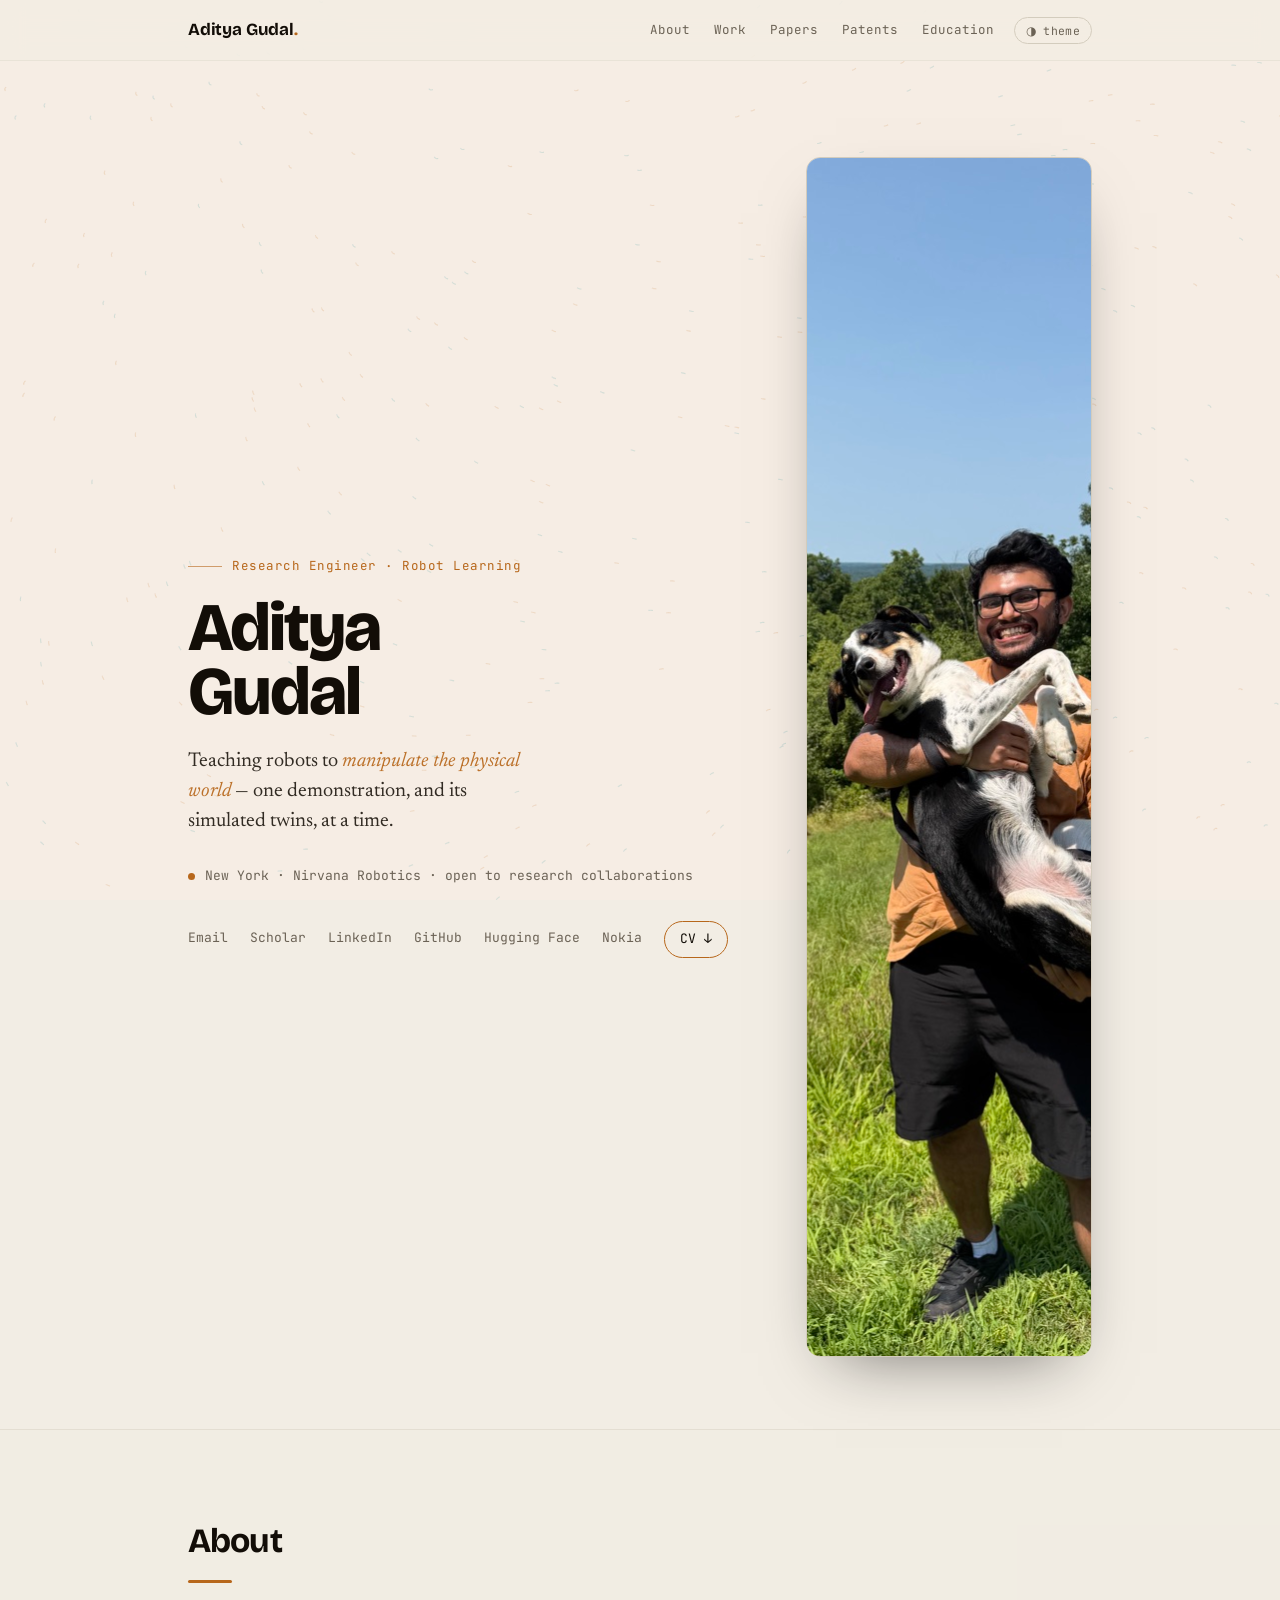
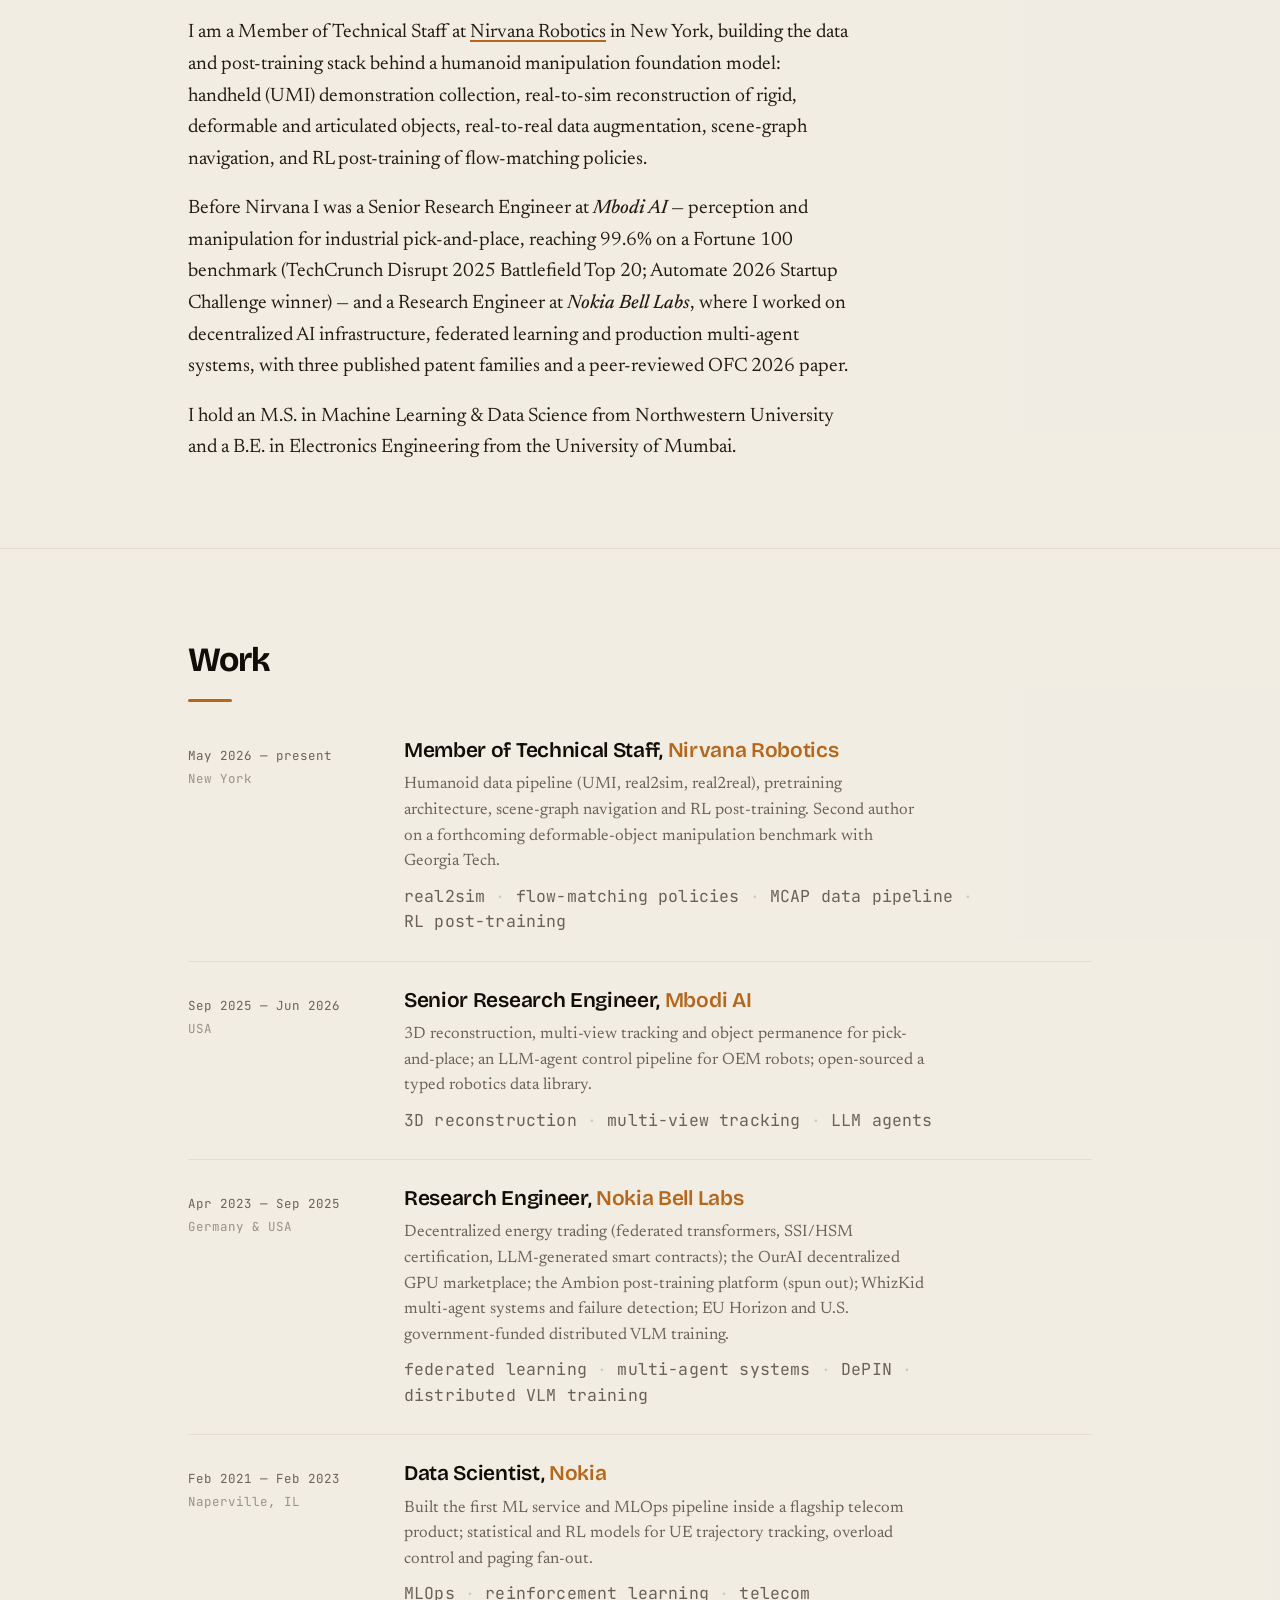
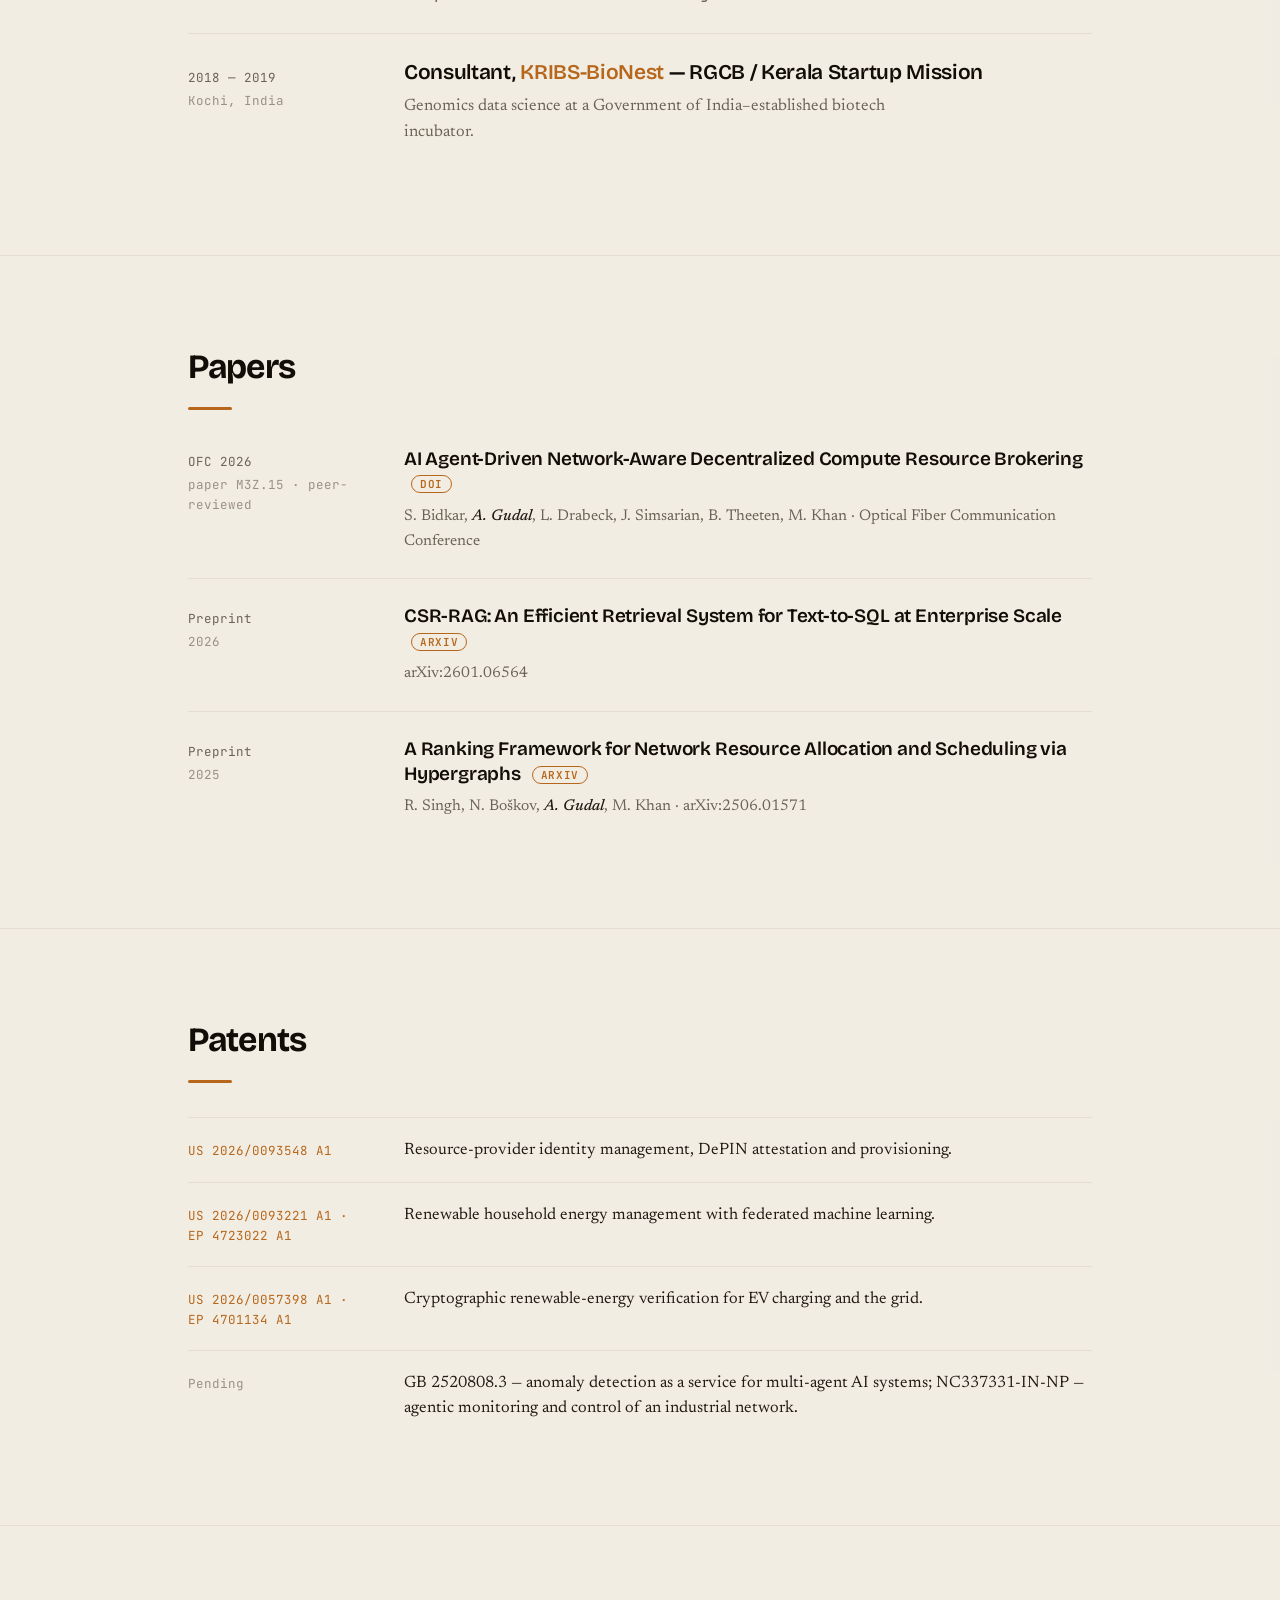
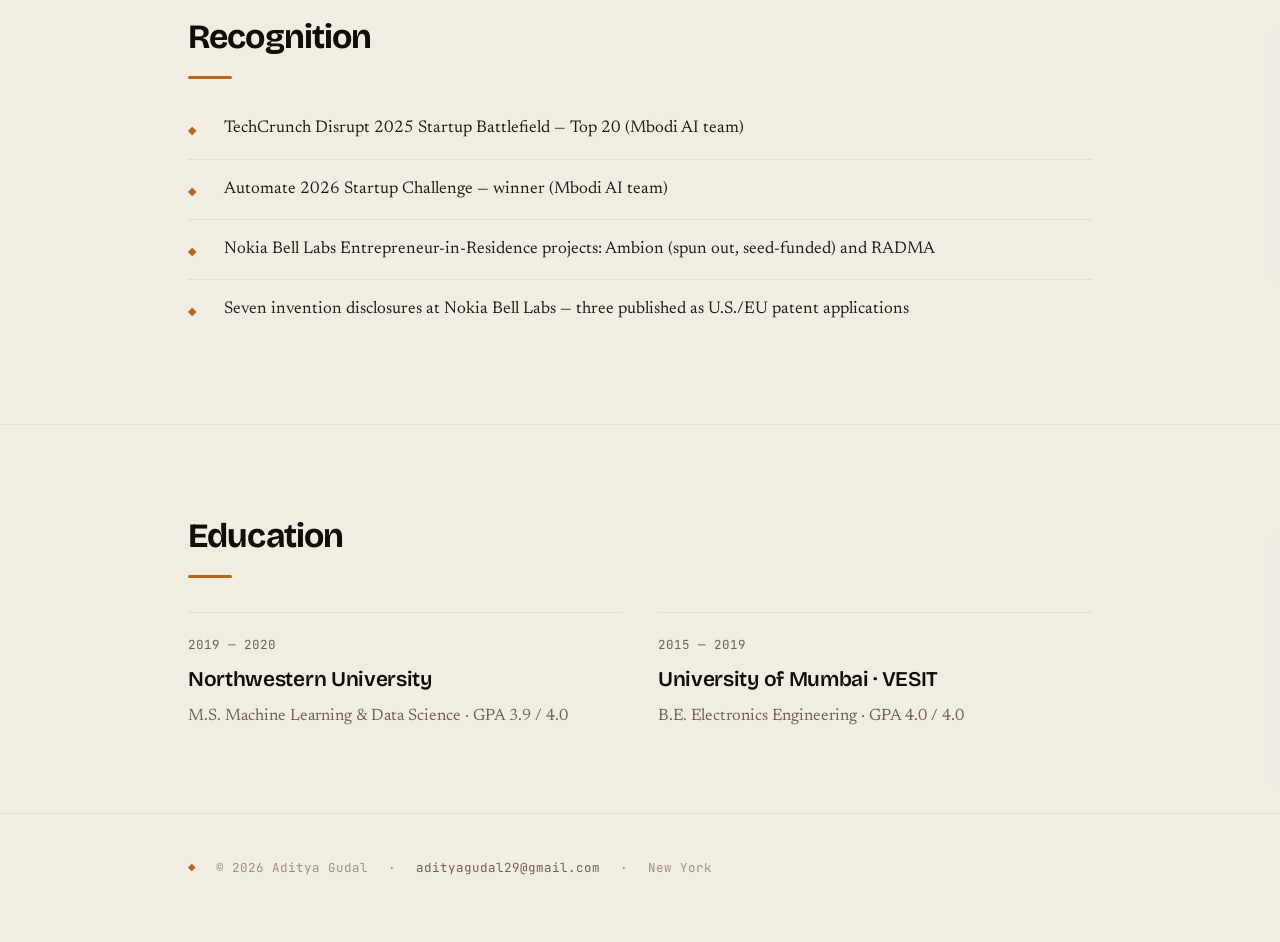
==== commit 158d0c08: "Add hero portrait; scale down name + one-liner Two-column hero with photo (portrait.jpg, EXIF-uprigh" ====
--- a/index.html
+++ b/index.html
@@ -65,11 +65,19 @@
 @media (max-width:720px){.top nav{display:none}}
 
 /* hero */
-.hero{padding-block:clamp(64px,13vw,128px) clamp(48px,8vw,80px)}
-.kicker{font-family:var(--mono); font-size:13px; letter-spacing:.04em; color:var(--accent); margin:0 0 22px; display:flex; align-items:center; gap:10px}
+.hero{padding-block:clamp(48px,9vw,96px) clamp(44px,7vw,72px)}
+.hero-grid{display:grid; grid-template-columns:minmax(0,1fr) minmax(226px,286px); gap:clamp(30px,5vw,60px); align-items:center}
+.hero-copy{min-width:0}
+.portrait{margin:0}
+.portrait img{width:100%; aspect-ratio:3/4; object-fit:cover; object-position:62% 30%; image-orientation:from-image; border-radius:14px; border:1px solid var(--line-2); box-shadow:0 26px 64px -30px rgba(0,0,0,.55); display:block}
+.kicker{font-family:var(--mono); font-size:12.5px; letter-spacing:.04em; color:var(--accent); margin:0 0 20px; display:flex; align-items:center; gap:10px}
 .kicker .ln{width:34px; height:1px; background:var(--accent); opacity:.6}
-.hero h1{font-family:var(--display); font-weight:800; font-size:clamp(54px,11vw,116px); line-height:.9; letter-spacing:-.035em; margin:0; color:var(--strong); text-wrap:balance}
-.hero .lead{font-family:var(--serif); font-size:clamp(19px,2.6vw,25px); line-height:1.45; color:var(--ink); max-width:20ch; margin:26px 0 0; text-wrap:pretty; opacity:.92}
+.hero h1{font-family:var(--display); font-weight:800; font-size:clamp(40px,6.6vw,68px); line-height:.94; letter-spacing:-.03em; margin:0; color:var(--strong); text-wrap:balance}
+.hero .lead{font-family:var(--serif); font-size:clamp(17px,2vw,20px); line-height:1.5; color:var(--ink); max-width:32ch; margin:22px 0 0; text-wrap:pretty; opacity:.92}
+@media (max-width:800px){
+  .hero-grid{grid-template-columns:1fr; gap:26px; justify-items:start}
+  .portrait{width:min(58%,206px); order:-1}
+}
 .hero .lead em{font-style:italic; color:var(--accent)}
 .hero .lead b{font-weight:500; font-style:italic; color:var(--ink)}
 .status{font-family:var(--mono); font-size:13px; color:var(--muted); margin:30px 0 0; display:flex; align-items:center; gap:10px; flex-wrap:wrap}
@@ -172,20 +180,25 @@
 </header>
 
 <section class="hero">
-  <div class="wrap">
-    <p class="kicker"><span class="ln"></span> Research Engineer · Robot Learning</p>
-    <h1>Aditya<br>Gudal</h1>
-    <p class="lead">Teaching robots to <em>manipulate the physical world</em> — one demonstration, and its simulated twins, at a time.</p>
-    <p class="status"><span class="dot" aria-hidden="true"></span> New York · Nirvana Robotics · open to research collaborations</p>
-    <nav class="links" aria-label="Profiles">
-      <a href="mailto:adityagudal29@gmail.com">Email</a>
-      <a href="https://scholar.google.com/citations?user=bu34FNAAAAAJ">Scholar</a>
-      <a href="https://linkedin.com/in/aditya-gudal">LinkedIn</a>
-      <a href="https://github.com/aditya9729">GitHub</a>
-      <a href="https://huggingface.co/aditya9729">Hugging&nbsp;Face</a>
-      <a href="https://www.nokia.com/people/aditya-gudal/">Nokia</a>
-      <a class="cv" href="Aditya_Gudal_CV.pdf">CV ↓</a>
-    </nav>
+  <div class="wrap hero-grid">
+    <div class="hero-copy">
+      <p class="kicker"><span class="ln"></span> Research Engineer · Robot Learning</p>
+      <h1>Aditya<br>Gudal</h1>
+      <p class="lead">Teaching robots to <em>manipulate the physical world</em> — one demonstration, and its simulated twins, at a time.</p>
+      <p class="status"><span class="dot" aria-hidden="true"></span> New York · Nirvana Robotics · open to research collaborations</p>
+      <nav class="links" aria-label="Profiles">
+        <a href="mailto:adityagudal29@gmail.com">Email</a>
+        <a href="https://scholar.google.com/citations?user=bu34FNAAAAAJ">Scholar</a>
+        <a href="https://linkedin.com/in/aditya-gudal">LinkedIn</a>
+        <a href="https://github.com/aditya9729">GitHub</a>
+        <a href="https://huggingface.co/aditya9729">Hugging&nbsp;Face</a>
+        <a href="https://www.nokia.com/people/aditya-gudal/">Nokia</a>
+        <a class="cv" href="Aditya_Gudal_CV.pdf">CV ↓</a>
+      </nav>
+    </div>
+    <figure class="portrait">
+      <img src="portrait.jpg" alt="Aditya Gudal holding his dog on a bluff above a river valley" width="900" height="1200" loading="eager">
+    </figure>
   </div>
 </section>
 
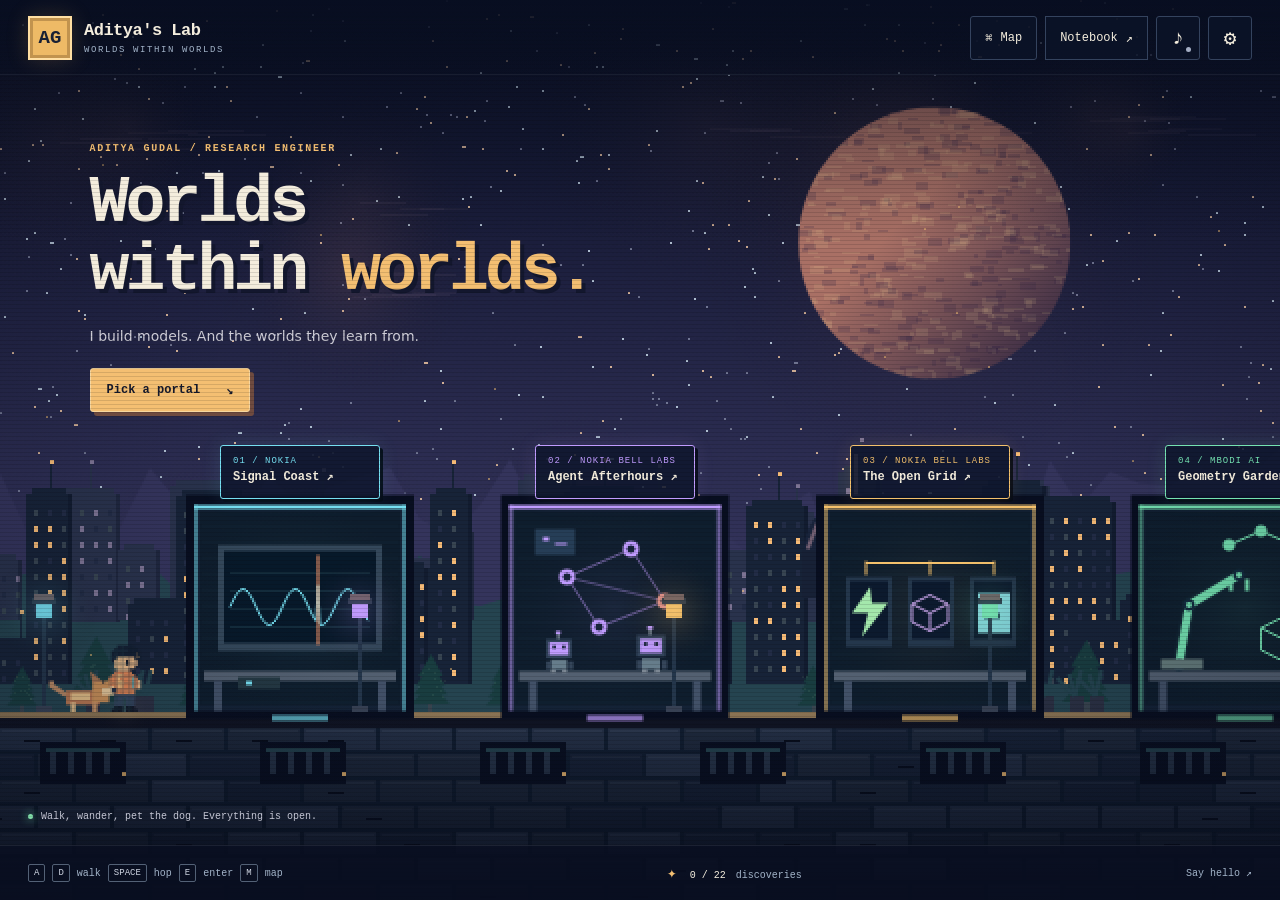
==== commit 496db20e: "Add Worlds Within Worlds playable research portfolio Replace homepage with Codex-built interactive p" ====
--- a/index.html
+++ b/index.html
@@ -1,422 +1,47 @@
 <!doctype html>
 <html lang="en">
 <head>
-<meta charset="utf-8">
-<meta name="viewport" content="width=device-width, initial-scale=1">
-<title>Aditya Gudal</title>
-<meta name="description" content="Aditya Gudal — research engineer in robot learning, real-to-sim and multi-agent systems. Building the data and post-training stack behind humanoid manipulation foundation models.">
-<meta property="og:title" content="Aditya Gudal">
-<meta property="og:description" content="Research engineer — robot learning, real-to-sim, multi-agent systems.">
-<meta property="og:type" content="website">
-<link rel="preconnect" href="https://fonts.googleapis.com">
-<link rel="preconnect" href="https://fonts.gstatic.com" crossorigin>
-<link rel="stylesheet" href="https://fonts.googleapis.com/css2?family=Bricolage+Grotesque:opsz,wght@12..96,600..800&family=JetBrains+Mono:wght@400;500&family=Newsreader:ital,opsz,wght@0,6..72,400..500;1,6..72,400&display=swap">
-<style>
-:root{
-  --bg:#f2ede4; --surface:#fbf8f2; --ink:#211b13; --strong:#120d07;
-  --muted:#6b6255; --faint:#9a9184; --line:#e4ded2; --line-2:#d3ccbd;
-  --accent:#b7671b; --accent-2:#2f8f89;
-  --flow-warm:#c9781f; --flow-cool:#2f938d;
-  --scrim:86%;
-  --display:"Bricolage Grotesque","Archivo",system-ui,sans-serif;
-  --serif:"Newsreader",Georgia,"Times New Roman",serif;
-  --mono:"JetBrains Mono",ui-monospace,SFMono-Regular,Menlo,monospace;
-  --maxw:1000px;
-}
-@media (prefers-color-scheme: dark){
-  :root:not([data-theme="light"]){
-    --bg:#14110d; --surface:#1d1812; --ink:#ece4d8; --strong:#fbf6ee;
-    --muted:#a99d8c; --faint:#6f6558; --line:#2a251d; --line-2:#3a3228;
-    --accent:#f0a35a; --accent-2:#63c6bf;
-    --flow-warm:#f0a35a; --flow-cool:#63c6bf; --scrim:82%;
-  }
-}
-:root[data-theme="dark"]{
-  --bg:#14110d; --surface:#1d1812; --ink:#ece4d8; --strong:#fbf6ee;
-  --muted:#a99d8c; --faint:#6f6558; --line:#2a251d; --line-2:#3a3228;
-  --accent:#f0a35a; --accent-2:#63c6bf;
-  --flow-warm:#f0a35a; --flow-cool:#63c6bf; --scrim:82%;
-}
-
-*{box-sizing:border-box}
-html{scroll-behavior:smooth}
-body{margin:0; background:var(--bg); color:var(--ink);
-  font-family:var(--serif); font-size:18px; line-height:1.6;
-  -webkit-font-smoothing:antialiased; text-rendering:optimizeLegibility}
-@media (prefers-reduced-motion: reduce){html{scroll-behavior:auto}}
-
-#flow{position:fixed; inset:0; width:100%; height:100%; z-index:0; display:block}
-.site{position:relative; z-index:1}
-.reading{background:color-mix(in srgb, var(--bg) var(--scrim), transparent)}
-
-.wrap{max-width:var(--maxw); margin-inline:auto; padding-inline:clamp(22px,5vw,48px)}
-
-a{color:inherit; text-decoration:none}
-
-/* top bar */
-.top{position:sticky; top:0; z-index:30; background:color-mix(in srgb,var(--bg) 72%, transparent); backdrop-filter:saturate(1.3) blur(12px); border-bottom:1px solid color-mix(in srgb,var(--line) 70%, transparent)}
-.top .wrap{display:flex; align-items:center; gap:20px; height:60px}
-.brand{font-family:var(--display); font-weight:700; font-size:17px; letter-spacing:-.01em; color:var(--strong)}
-.brand .d{color:var(--accent)}
-.top nav{margin-left:auto; display:flex; gap:24px; font-family:var(--mono); font-size:12.5px}
-.top nav a{color:var(--muted)} .top nav a:hover{color:var(--ink)}
-.tg{font-family:var(--mono); font-size:11.5px; color:var(--muted); background:transparent; border:1px solid var(--line-2); border-radius:100px; padding:5px 11px; cursor:pointer; letter-spacing:.03em}
-.tg:hover{color:var(--strong); border-color:var(--accent)}
-@media (max-width:720px){.top nav{display:none}}
-
-/* hero */
-.hero{padding-block:clamp(48px,9vw,96px) clamp(44px,7vw,72px)}
-.hero-grid{display:grid; grid-template-columns:minmax(0,1fr) minmax(226px,286px); gap:clamp(30px,5vw,60px); align-items:center}
-.hero-copy{min-width:0}
-.portrait{margin:0}
-.portrait img{width:100%; aspect-ratio:3/4; object-fit:cover; object-position:62% 30%; image-orientation:from-image; border-radius:14px; border:1px solid var(--line-2); box-shadow:0 26px 64px -30px rgba(0,0,0,.55); display:block}
-.kicker{font-family:var(--mono); font-size:12.5px; letter-spacing:.04em; color:var(--accent); margin:0 0 20px; display:flex; align-items:center; gap:10px}
-.kicker .ln{width:34px; height:1px; background:var(--accent); opacity:.6}
-.hero h1{font-family:var(--display); font-weight:800; font-size:clamp(40px,6.6vw,68px); line-height:.94; letter-spacing:-.03em; margin:0; color:var(--strong); text-wrap:balance}
-.hero .lead{font-family:var(--serif); font-size:clamp(17px,2vw,20px); line-height:1.5; color:var(--ink); max-width:32ch; margin:22px 0 0; text-wrap:pretty; opacity:.92}
-@media (max-width:800px){
-  .hero-grid{grid-template-columns:1fr; gap:26px; justify-items:start}
-  .portrait{width:min(58%,206px); order:-1}
-}
-.hero .lead em{font-style:italic; color:var(--accent)}
-.hero .lead b{font-weight:500; font-style:italic; color:var(--ink)}
-.status{font-family:var(--mono); font-size:13px; color:var(--muted); margin:30px 0 0; display:flex; align-items:center; gap:10px; flex-wrap:wrap}
-.dot{width:7px; height:7px; border-radius:50%; background:var(--accent); box-shadow:0 0 0 0 var(--accent); animation:pulse 2.8s ease-out infinite}
-@keyframes pulse{0%{box-shadow:0 0 0 0 color-mix(in srgb,var(--accent) 50%,transparent)}70%{box-shadow:0 0 0 8px transparent}100%{box-shadow:0 0 0 0 transparent}}
-@media (prefers-reduced-motion: reduce){.dot{animation:none}}
-.links{display:flex; flex-wrap:wrap; align-items:center; gap:4px 22px; margin:34px 0 0; font-family:var(--mono); font-size:13px}
-.links a{color:var(--muted); padding:5px 0; border-bottom:1.5px solid transparent}
-.links a:hover{color:var(--strong); border-bottom-color:var(--accent)}
-.links a.cv{color:var(--strong); border:1px solid var(--accent); border-radius:100px; padding:7px 15px}
-.links a.cv:hover{background:var(--accent); color:var(--bg)}
-
-/* section scaffold */
-section.block{padding-block:clamp(52px,8vw,84px); border-top:1px solid var(--line)}
-.sec-h{margin:0 0 34px}
-.sec-h h2{font-family:var(--display); font-weight:700; font-size:clamp(24px,3.4vw,34px); letter-spacing:-.025em; color:var(--strong); margin:0; display:inline-block}
-.sec-h .bar{display:block; width:44px; height:3px; background:var(--accent); margin-top:12px; border-radius:2px}
-
-.prose{max-width:60ch; font-size:19.5px; line-height:1.62; color:var(--ink)}
-.prose p{margin:0 0 18px} .prose p:last-child{margin-bottom:0}
-.prose b{font-weight:500; font-style:italic}
-.prose a{color:var(--ink); text-decoration:underline; text-decoration-color:var(--accent); text-underline-offset:3px; text-decoration-thickness:1.5px}
-
-/* entries: mono meta rail + serif content */
-.entry{display:grid; grid-template-columns:180px 1fr; gap:6px 36px; padding-block:26px; border-top:1px solid var(--line)}
-.entry:first-of-type{border-top:0; padding-top:2px}
-.entry .when{font-family:var(--mono); font-size:12.5px; color:var(--muted); line-height:1.6; padding-top:8px}
-.entry .when .loc{color:var(--faint); display:block; margin-top:3px}
-.entry h3{margin:0; font-family:var(--display); font-weight:600; font-size:21px; letter-spacing:-.015em; color:var(--strong); line-height:1.2}
-.entry h3 .org{color:var(--accent)}
-.entry p{margin:9px 0 0; color:var(--muted); font-size:16.5px; line-height:1.55; max-width:58ch}
-.terms{font-family:var(--mono); font-size:11.5px; color:var(--faint); margin:13px 0 0; letter-spacing:.01em}
-.terms span::after{content:" · "; color:var(--line-2)}
-.terms span:last-child::after{content:""}
-
-/* publications */
-.pub{display:grid; grid-template-columns:180px 1fr; gap:6px 36px; padding-block:24px; border-top:1px solid var(--line)}
-.pub:first-of-type{border-top:0; padding-top:2px}
-.pub .venue{font-family:var(--mono); font-size:12.5px; color:var(--muted); padding-top:6px}
-.pub .venue .yr{color:var(--faint); display:block; margin-top:3px}
-.pub h3{margin:0; font-family:var(--display); font-weight:600; font-size:19px; line-height:1.32; color:var(--strong); letter-spacing:-.01em}
-.pub .authors{margin:9px 0 0; font-size:15.5px; color:var(--muted)} .pub .authors b{color:var(--ink); font-weight:500; font-style:italic}
-.idlink{font-family:var(--mono); font-size:11px; letter-spacing:.06em; text-transform:uppercase; color:var(--accent); border:1px solid var(--accent); border-radius:100px; padding:1px 8px; margin-left:7px; white-space:nowrap; vertical-align:middle}
-.idlink:hover{background:var(--accent); color:var(--bg)}
-
-/* patents */
-.pat{display:grid; grid-template-columns:180px 1fr; gap:6px 36px; padding-block:20px; border-top:1px solid var(--line)}
-.pat:first-of-type{border-top:0; padding-top:2px}
-.pat .no{font-family:var(--mono); font-size:12.5px; color:var(--accent); padding-top:3px; line-height:1.6}
-.pat .no a:hover{text-decoration:underline; text-underline-offset:2px}
-.pat .no .pend{color:var(--faint)}
-.pat p{margin:0; color:var(--ink); font-size:16.5px; line-height:1.5}
-
-/* recognition */
-.rec{list-style:none; padding:0; margin:0}
-.rec li{display:grid; grid-template-columns:20px 1fr; gap:16px; padding-block:16px; border-top:1px solid var(--line); font-size:17px; color:var(--ink); align-items:start}
-.rec li:first-child{border-top:0; padding-top:2px}
-.rec li .mk{color:var(--accent); font-size:14px; padding-top:5px; font-family:var(--mono)}
-
-/* education */
-.edu{display:grid; grid-template-columns:1fr 1fr; gap:30px 36px}
-.edu .card{padding-top:22px; border-top:1px solid var(--line)}
-.edu .when{font-family:var(--mono); font-size:12.5px; color:var(--muted); margin:0 0 8px}
-.edu h3{margin:0; font-family:var(--display); font-weight:600; font-size:21px; letter-spacing:-.015em; color:var(--strong)}
-.edu p{margin:6px 0 0; color:var(--muted); font-size:16.5px}
-
-footer{padding-block:44px 64px; border-top:1px solid var(--line)}
-footer .wrap{display:flex; flex-wrap:wrap; gap:10px 20px; align-items:center; font-family:var(--mono); font-size:12.5px; color:var(--faint)}
-footer a{color:var(--muted)} footer a:hover{color:var(--ink)}
-footer .sig{color:var(--accent)}
-
-:focus-visible{outline:2px solid var(--accent); outline-offset:3px; border-radius:3px}
-
-@media (max-width:640px){
-  .entry,.pub,.pat{grid-template-columns:1fr; gap:5px}
-  .entry .when,.pub .venue,.pat .no{padding-top:0}
-  .entry .when .loc,.pub .venue .yr{display:inline}
-  .entry .when .loc::before,.pub .venue .yr::before{content:" · "; color:var(--line-2)}
-  .edu{grid-template-columns:1fr; gap:0}
-  .hero .lead{max-width:30ch}
-}
-</style>
+ <meta charset="utf-8"><meta name="viewport" content="width=device-width, initial-scale=1, viewport-fit=cover">
+ <meta name="theme-color" content="#0b1021">
+ <title>Aditya's Lab — Worlds within worlds</title>
+ <meta name="description" content="Explore Aditya Gudal's research as a playable pixel-art world: robot learning, world models, multi-agent systems, decentralized infrastructure and geometry.">
+ <meta property="og:title" content="Aditya's Lab — Worlds within worlds"><meta property="og:description" content="Five worlds. Twenty-two experiments. One curious engineer."><meta property="og:type" content="website"><meta property="og:image" content="https://aditya9729.github.io/assets/social.png">
+ <link rel="icon" href="assets/favicon.svg" type="image/svg+xml"><link rel="stylesheet" href="styles.css">
+ <script defer src="js/data.js"></script><script defer src="js/art.js"></script><script defer src="js/intent.js"></script><script defer src="js/games.js"></script><script defer src="js/app.js"></script>
 </head>
 <body>
-<canvas id="flow" aria-hidden="true"></canvas>
-<div class="site">
-
-<header class="top">
-  <div class="wrap">
-    <span class="brand">Aditya Gudal<span class="d">.</span></span>
-    <nav>
-      <a href="#about">About</a>
-      <a href="#work">Work</a>
-      <a href="#publications">Papers</a>
-      <a href="#patents">Patents</a>
-      <a href="#education">Education</a>
-    </nav>
-    <button class="tg" id="theme" type="button" aria-label="Toggle color theme">◑ theme</button>
-  </div>
-</header>
-
-<section class="hero">
-  <div class="wrap hero-grid">
-    <div class="hero-copy">
-      <p class="kicker"><span class="ln"></span> Research Engineer · Robot Learning</p>
-      <h1>Aditya<br>Gudal</h1>
-      <p class="lead">Teaching robots to <em>manipulate the physical world</em> — one demonstration, and its simulated twins, at a time.</p>
-      <p class="status"><span class="dot" aria-hidden="true"></span> New York · Nirvana Robotics · open to research collaborations</p>
-      <nav class="links" aria-label="Profiles">
-        <a href="mailto:adityagudal29@gmail.com">Email</a>
-        <a href="https://scholar.google.com/citations?user=bu34FNAAAAAJ">Scholar</a>
-        <a href="https://linkedin.com/in/aditya-gudal">LinkedIn</a>
-        <a href="https://github.com/aditya9729">GitHub</a>
-        <a href="https://huggingface.co/aditya9729">Hugging&nbsp;Face</a>
-        <a href="https://www.nokia.com/people/aditya-gudal/">Nokia</a>
-        <a class="cv" href="Aditya_Gudal_CV.pdf">CV ↓</a>
-      </nav>
-    </div>
-    <figure class="portrait">
-      <img src="portrait.jpg" alt="Aditya Gudal holding his dog on a bluff above a river valley" width="900" height="1200" loading="eager">
-    </figure>
-  </div>
-</section>
-
-<div class="reading">
-<main>
-<section class="block" id="about">
-  <div class="wrap">
-    <div class="sec-h"><h2>About</h2><span class="bar"></span></div>
-    <div class="prose">
-      <p>I am a Member of Technical Staff at <a href="https://nrvna.ai">Nirvana Robotics</a> in New York, building the data and post-training stack behind a humanoid manipulation foundation model: handheld (UMI) demonstration collection, real-to-sim reconstruction of rigid, deformable and articulated objects, real-to-real data augmentation, scene-graph navigation, and RL post-training of flow-matching policies.</p>
-      <p>Before Nirvana I was a Senior Research Engineer at <b>Mbodi AI</b> — perception and manipulation for industrial pick-and-place, reaching 99.6% on a Fortune 100 benchmark (TechCrunch Disrupt 2025 Battlefield Top 20; Automate 2026 Startup Challenge winner) — and a Research Engineer at <b>Nokia Bell Labs</b>, where I worked on decentralized AI infrastructure, federated learning and production multi-agent systems, with three published patent families and a peer-reviewed OFC 2026 paper.</p>
-      <p>I hold an M.S. in Machine Learning &amp; Data Science from Northwestern University and a B.E. in Electronics Engineering from the University of Mumbai.</p>
-    </div>
-  </div>
-</section>
-
-<section class="block" id="work">
-  <div class="wrap">
-    <div class="sec-h"><h2>Work</h2><span class="bar"></span></div>
-
-    <article class="entry">
-      <div class="when">May 2026 — present<span class="loc">New York</span></div>
-      <div>
-        <h3>Member of Technical Staff, <span class="org">Nirvana Robotics</span></h3>
-        <p>Humanoid data pipeline (UMI, real2sim, real2real), pretraining architecture, scene-graph navigation and RL post-training. Second author on a forthcoming deformable-object manipulation benchmark with Georgia Tech.</p>
-        <p class="terms"><span>real2sim</span><span>flow-matching policies</span><span>MCAP data pipeline</span><span>RL post-training</span></p>
-      </div>
-    </article>
-
-    <article class="entry">
-      <div class="when">Sep 2025 — Jun 2026<span class="loc">USA</span></div>
-      <div>
-        <h3>Senior Research Engineer, <span class="org">Mbodi AI</span></h3>
-        <p>3D reconstruction, multi-view tracking and object permanence for pick-and-place; an LLM-agent control pipeline for OEM robots; open-sourced a typed robotics data library.</p>
-        <p class="terms"><span>3D reconstruction</span><span>multi-view tracking</span><span>LLM agents</span></p>
-      </div>
-    </article>
-
-    <article class="entry">
-      <div class="when">Apr 2023 — Sep 2025<span class="loc">Germany &amp; USA</span></div>
-      <div>
-        <h3>Research Engineer, <span class="org">Nokia Bell Labs</span></h3>
-        <p>Decentralized energy trading (federated transformers, SSI/HSM certification, LLM-generated smart contracts); the OurAI decentralized GPU marketplace; the Ambion post-training platform (spun out); WhizKid multi-agent systems and failure detection; EU Horizon and U.S. government-funded distributed VLM training.</p>
-        <p class="terms"><span>federated learning</span><span>multi-agent systems</span><span>DePIN</span><span>distributed VLM training</span></p>
-      </div>
-    </article>
-
-    <article class="entry">
-      <div class="when">Feb 2021 — Feb 2023<span class="loc">Naperville, IL</span></div>
-      <div>
-        <h3>Data Scientist, <span class="org">Nokia</span></h3>
-        <p>Built the first ML service and MLOps pipeline inside a flagship telecom product; statistical and RL models for UE trajectory tracking, overload control and paging fan-out.</p>
-        <p class="terms"><span>MLOps</span><span>reinforcement learning</span><span>telecom</span></p>
-      </div>
-    </article>
-
-    <article class="entry">
-      <div class="when">2018 — 2019<span class="loc">Kochi, India</span></div>
-      <div>
-        <h3>Consultant, <span class="org">KRIBS-BioNest</span> — RGCB / Kerala Startup Mission</h3>
-        <p>Genomics data science at a Government of India–established biotech incubator.</p>
-      </div>
-    </article>
-  </div>
-</section>
-
-<section class="block" id="publications">
-  <div class="wrap">
-    <div class="sec-h"><h2>Papers</h2><span class="bar"></span></div>
-
-    <article class="pub">
-      <div class="venue">OFC 2026<span class="yr">paper M3Z.15 · peer-reviewed</span></div>
-      <div>
-        <h3>AI Agent-Driven Network-Aware Decentralized Compute Resource Brokering <a class="idlink" href="https://doi.org/10.1364/OFC.2026.M3Z.15">DOI</a></h3>
-        <p class="authors">S. Bidkar, <b>A. Gudal</b>, L. Drabeck, J. Simsarian, B. Theeten, M. Khan · Optical Fiber Communication Conference</p>
-      </div>
-    </article>
-
-    <article class="pub">
-      <div class="venue">Preprint<span class="yr">2026</span></div>
-      <div>
-        <h3>CSR-RAG: An Efficient Retrieval System for Text-to-SQL at Enterprise Scale <a class="idlink" href="https://arxiv.org/abs/2601.06564">arXiv</a></h3>
-        <p class="authors">arXiv:2601.06564</p>
-      </div>
-    </article>
-
-    <article class="pub">
-      <div class="venue">Preprint<span class="yr">2025</span></div>
-      <div>
-        <h3>A Ranking Framework for Network Resource Allocation and Scheduling via Hypergraphs <a class="idlink" href="https://arxiv.org/abs/2506.01571">arXiv</a></h3>
-        <p class="authors">R. Singh, N. Boškov, <b>A. Gudal</b>, M. Khan · arXiv:2506.01571</p>
-      </div>
-    </article>
-  </div>
-</section>
-
-<section class="block" id="patents">
-  <div class="wrap">
-    <div class="sec-h"><h2>Patents</h2><span class="bar"></span></div>
-
-    <div class="pat">
-      <div class="no"><a href="https://patents.google.com/patent/US20260093548A1">US 2026/0093548 A1</a></div>
-      <p>Resource-provider identity management, DePIN attestation and provisioning.</p>
-    </div>
-    <div class="pat">
-      <div class="no"><a href="https://patents.google.com/patent/US20260093221A1">US 2026/0093221 A1</a> · EP 4723022 A1</div>
-      <p>Renewable household energy management with federated machine learning.</p>
-    </div>
-    <div class="pat">
-      <div class="no"><a href="https://patents.google.com/patent/US20260057398A1">US 2026/0057398 A1</a> · EP 4701134 A1</div>
-      <p>Cryptographic renewable-energy verification for EV charging and the grid.</p>
-    </div>
-    <div class="pat">
-      <div class="no"><span class="pend">Pending</span></div>
-      <p>GB 2520808.3 — anomaly detection as a service for multi-agent AI systems; NC337331-IN-NP — agentic monitoring and control of an industrial network.</p>
-    </div>
-  </div>
-</section>
-
-<section class="block" id="recognition">
-  <div class="wrap">
-    <div class="sec-h"><h2>Recognition</h2><span class="bar"></span></div>
-    <ul class="rec">
-      <li><span class="mk">◆</span><span>TechCrunch Disrupt 2025 Startup Battlefield — Top 20 (Mbodi AI team)</span></li>
-      <li><span class="mk">◆</span><span>Automate 2026 Startup Challenge — winner (Mbodi AI team)</span></li>
-      <li><span class="mk">◆</span><span>Nokia Bell Labs Entrepreneur-in-Residence projects: Ambion (spun out, seed-funded) and RADMA</span></li>
-      <li><span class="mk">◆</span><span>Seven invention disclosures at Nokia Bell Labs — three published as U.S./EU patent applications</span></li>
-    </ul>
-  </div>
-</section>
-
-<section class="block" id="education">
-  <div class="wrap">
-    <div class="sec-h"><h2>Education</h2><span class="bar"></span></div>
-    <div class="edu">
-      <div class="card">
-        <p class="when">2019 — 2020</p>
-        <h3>Northwestern University</h3>
-        <p>M.S. Machine Learning &amp; Data Science · GPA 3.9 / 4.0</p>
-      </div>
-      <div class="card">
-        <p class="when">2015 — 2019</p>
-        <h3>University of Mumbai · VESIT</h3>
-        <p>B.E. Electronics Engineering · GPA 4.0 / 4.0</p>
-      </div>
-    </div>
-  </div>
-</section>
-</main>
-
-<footer>
-  <div class="wrap">
-    <span class="sig">◆</span>
-    <span>© 2026 Aditya Gudal</span>
-    <span>·</span>
-    <a href="mailto:adityagudal29@gmail.com">adityagudal29@gmail.com</a>
-    <span>·</span>
-    <span>New York</span>
-  </div>
-</footer>
-</div><!-- /reading -->
-</div><!-- /site -->
-
-<script>
-/* ---------- theme toggle (persisted) ---------- */
-var root=document.documentElement;
-(function(){
-  var btn=document.getElementById('theme');
-  try{var s=localStorage.getItem('theme'); if(s) root.setAttribute('data-theme',s);}catch(e){}
-  btn.addEventListener('click',function(){
-    var cur=root.getAttribute('data-theme');
-    var sysDark=window.matchMedia&&matchMedia('(prefers-color-scheme: dark)').matches;
-    var next=cur?(cur==='dark'?'light':'dark'):(sysDark?'light':'dark');
-    root.setAttribute('data-theme',next);
-    try{localStorage.setItem('theme',next);}catch(e){}
-    if(window.__flowReset) window.__flowReset();
-  });
-})();
-
-/* ---------- flow field: particles advected along an animated vector field ---------- */
-(function(){
-  var c=document.getElementById('flow'); if(!c) return;
-  var ctx=c.getContext('2d'), DPR=Math.min(window.devicePixelRatio||1,2);
-  var reduce=window.matchMedia&&matchMedia('(prefers-reduced-motion: reduce)').matches;
-  var W,H,parts,t=0,raf,warm,cool,bg;
-  function tok(n){return getComputedStyle(root).getPropertyValue(n).trim();}
-  function readColors(){warm=hexRGB(tok('--flow-warm'));cool=hexRGB(tok('--flow-cool'));bg=hexRGB(tok('--bg'));}
-  function hexRGB(h){h=(h||'').replace('#','');if(h.length===3)h=h[0]+h[0]+h[1]+h[1]+h[2]+h[2];
-    return [parseInt(h.substr(0,2),16)||20,parseInt(h.substr(2,2),16)||17,parseInt(h.substr(4,2),16)||13];}
-  function rgba(c,a){return 'rgba('+c[0]+','+c[1]+','+c[2]+','+a+')';}
-  function spawn(){return {x:Math.random()*W,y:Math.random()*H,life:40+Math.random()*220|0,warm:Math.random()<.5};}
-  function field(x,y){var s=0.0016;
-    return Math.PI*(Math.sin(x*s+t*0.15)+Math.cos(y*s*1.28-t*0.11)+0.6*Math.sin((x+y)*s*0.7+t*0.08));}
-  function resize(){
-    W=window.innerWidth; H=window.innerHeight;
-    c.width=W*DPR; c.height=H*DPR; ctx.setTransform(DPR,0,0,DPR,0,0);
-    var n=Math.round(Math.min(820, W*H/2900));
-    parts=[]; for(var i=0;i<n;i++) parts.push(spawn());
-    ctx.fillStyle=rgba(bg,1); ctx.fillRect(0,0,W,H);
-  }
-  function draw(){
-    ctx.fillStyle=rgba(bg,0.052); ctx.fillRect(0,0,W,H);
-    for(var i=0;i<parts.length;i++){
-      var p=parts[i], a=field(p.x,p.y), nx=p.x+Math.cos(a)*1.15, ny=p.y+Math.sin(a)*1.15;
-      ctx.strokeStyle=rgba(p.warm?warm:cool, 0.17);
-      ctx.lineWidth=1.1; ctx.beginPath(); ctx.moveTo(p.x,p.y); ctx.lineTo(nx,ny); ctx.stroke();
-      p.x=nx; p.y=ny; p.life--;
-      if(p.life<0||p.x<-4||p.x>W+4||p.y<-4||p.y>H+4){parts[i]=spawn();}
-    }
-    t+=1;
-  }
-  function loop(){draw(); raf=requestAnimationFrame(loop);}
-  window.__flowReset=function(){readColors(); ctx.fillStyle=rgba(bg,1); ctx.fillRect(0,0,W,H);};
-  readColors(); resize();
-  if(reduce){for(var k=0;k<90;k++) draw();}
-  else loop();
-  window.addEventListener('resize',function(){cancelAnimationFrame(raf); readColors(); resize(); if(!reduce) loop();});
-})();
-</script>
-</body>
-</html>
+ <a class="skip" href="notebook.html">Skip the game · read portfolio</a>
+ <main id="app" aria-label="Aditya's playable research portfolio">
+  <canvas id="world" aria-hidden="true"></canvas><div class="vignette" aria-hidden="true"></div><div class="scanlines" aria-hidden="true"></div>
+  <header class="topbar">
+   <button class="brand" id="home" aria-label="Aditya's Lab, return to city"><span class="badge">AG</span><span><b>Aditya's Lab</b><small id="location">WORLDS WITHIN WORLDS</small></span></button>
+   <nav aria-label="Main"><button id="mapButton" title="World map (M)"><span aria-hidden="true">⌘</span> <span>Map</span></button><a class="nav-link" href="notebook.html">Notebook <span aria-hidden="true">↗</span></a><button id="soundButton" aria-label="Enable sound" aria-pressed="false" title="Sound off">♪<span class="off-dot"></span></button><button id="settingsButton" aria-label="Settings and controls" title="Settings">⚙</button></nav>
+  </header>
+  <section id="hubUI">
+   <div class="hero"><p class="overline">ADITYA GUDAL / RESEARCH ENGINEER</p><h1>Worlds<br>within <em>worlds.</em></h1><p class="subline">I build models. And the worlds they learn from.</p><button id="exploreButton" class="primary">Pick a portal <span>↘</span></button></div>
+   <div id="hubPortals" aria-label="Enter a research world"></div>
+   <div class="hub-caption"><span class="live-dot"></span><span id="hubHint">Walk, wander, pet the dog. Everything is open.</span></div>
+  </section>
+  <section id="worldUI" hidden>
+   <div class="world-title"><button id="backCity" class="back">← CITY</button><p id="worldOrg" class="overline"></p><h1 id="worldTitle"></h1><span id="worldCount" class="count"></span></div>
+   <div class="experiment-shell" id="experimentShell">
+    <header class="experiment-heading"><div><span id="experimentIndex" class="overline"></span><h2 id="experimentName"></h2></div><button id="aboutExperiment" aria-label="Read about this experiment" title="Research note">?</button></header>
+    <p id="objective" class="objective"></p>
+    <div class="game-stage" id="gameStage"><canvas id="experiment" aria-label="Interactive research experiment"></canvas><div id="targets" aria-label="Experiment controls"></div></div>
+    <div id="gameActions" class="game-actions"></div>
+    <div class="experiment-foot"><span id="feedback" role="status" aria-live="polite">Try it. There is no wrong turn.</span><button id="resetGame" aria-label="Restart current experiment" title="Restart experiment">↺</button></div>
+   </div>
+   <nav class="concept-nav" aria-label="Experiments in this world"><button id="prevGame" aria-label="Previous experiment">←</button><div id="concepts"></div><button id="nextGame" aria-label="Next experiment">→</button></nav>
+   <div class="model-disclaimer">PLAYABLE RESEARCH SKETCHES · SYNTHETIC, NOT BENCHMARKS</div>
+  </section>
+  <footer class="bottom-bar"><div class="desktop-controls"><kbd>A</kbd><kbd>D</kbd> walk <kbd>SPACE</kbd> hop <kbd>E</kbd> enter <kbd>M</kbd> map</div><button id="passportButton" class="passport" aria-label="Open world map and progress"><span aria-hidden="true">✦</span> <b id="progress">0 / 22</b> discoveries</button><a href="mailto:adityagudal29@gmail.com">Say hello ↗</a></footer>
+  <div id="touchControls" class="touch-controls" aria-label="Movement controls"><div><button data-move="-1" aria-label="Walk left">◀</button><button data-move="1" aria-label="Walk right">▶</button></div><div><button id="hopButton" aria-label="Jump">↑</button><button id="enterButton" class="enter-control" aria-label="Enter nearest portal">A</button></div></div>
+  <button id="petButton" aria-label="Pet your dog companion" title="Pet the dog" tabindex="0">♥</button>
+  <div id="toast" role="status" aria-live="polite" hidden></div>
+  <div id="transition" aria-hidden="true"></div>
+ </main>
+ <dialog id="atlas" aria-labelledby="atlasTitle"><div class="dialog-head"><div><p class="overline">FAST TRAVEL / NO LEVEL GATES</p><h2 id="atlasTitle">Choose your world.</h2></div><button data-close aria-label="Close world map">×</button></div><div id="atlasCards"></div><div class="atlas-footer"><span id="atlasProgress">Your passport is saved on this device.</span><button id="cityFromMap">Back to the city →</button></div></dialog>
+ <dialog id="note" aria-labelledby="noteTitle"><div class="dialog-head"><div><p class="overline" id="noteOrg"></p><h2 id="noteTitle">Behind the experiment</h2></div><button data-close aria-label="Close research note">×</button></div><p id="noteText"></p><a href="notebook.html">The complete research notebook ↗</a></dialog>
+ <dialog id="settings" aria-labelledby="settingsTitle"><div class="dialog-head"><div><p class="overline">MAKE YOURSELF AT HOME</p><h2 id="settingsTitle">Your controls.</h2></div><button data-close aria-label="Close settings">×</button></div><p>Walk with A / D or arrow keys. Space to hop; E to enter a nearby portal. M opens the map. Inside experiments, use the controls or tap glowing objects. All rooms are open from the start.</p><label class="setting"><input type="checkbox" id="reduceMotion"> Gentle mode · less ambient motion</label><label class="setting"><input type="checkbox" id="crt"> CRT scanlines</label><p class="small">Sound starts off. Progress stays in this browser; nothing is sent to a server. Touch controls appear on phones and tablets.</p><button id="resetProgress" class="danger">Reset passport…</button><a href="notebook.html">Prefer a regular portfolio? →</a></dialog>
+ <noscript><div class="no-script"><h1>Aditya's Lab</h1><p>The game needs JavaScript. The complete portfolio does not.</p><a href="notebook.html">Read the research notebook →</a></div></noscript>
+</body></html>
--- a/styles.css
+++ b/styles.css
@@ -0,0 +1,24 @@
+:root{--bg:#090e1c;--panel:#0d1426;--ink:#f4eddd;--muted:#a3b4c9;--line:#34435d;--gold:#f4bf72;--accent:#f4bf72;--mono:"Courier New",Courier,monospace;--sans:"Trebuchet MS",system-ui,-apple-system,sans-serif;color-scheme:dark}
+*{box-sizing:border-box}html,body{margin:0;background:var(--bg);color:var(--ink);font-family:var(--sans);height:100%;overflow:hidden}button,a,input{ -webkit-tap-highlight-color:transparent}button,a{font:inherit}button{cursor:pointer;color:inherit;background:#142038;border:1px solid var(--line);min-height:44px;padding:8px 13px;border-radius:3px;transition:background .15s,border-color .15s}button:hover{background:#24334f;border-color:var(--accent)}button:active{transform:translateY(1px)}button:disabled{opacity:.45;cursor:default}a{color:inherit;text-underline-offset:4px}button:focus-visible,a:focus-visible,input:focus-visible{outline:3px solid var(--gold);outline-offset:4px}button[aria-pressed=true]{border-color:var(--accent);color:var(--accent)}[hidden]{display:none!important}.skip{position:fixed;z-index:100;top:0;left:20px;padding:14px;background:var(--panel);transform:translateY(-130%)}.skip:focus{transform:translateY(0)}
+#app{position:relative;height:100%;height:100dvh;isolation:isolate;overflow:hidden}#world{position:absolute;inset:0;width:100%;height:100%;image-rendering:pixelated;touch-action:none}.vignette,.scanlines{position:absolute;inset:0;pointer-events:none}.vignette{background:linear-gradient(#080e1c99,transparent 27%,transparent 78%,#060b19c9),radial-gradient(ellipse at 50% 47%,transparent 45%,#060a1944)}.scanlines{z-index:8;opacity:.12;background:repeating-linear-gradient(0deg,transparent,transparent 3px,#000 3px,#000 4px);mix-blend-mode:multiply}.topbar{position:absolute;top:0;left:0;right:0;z-index:10;display:flex;align-items:center;justify-content:space-between;padding:calc(16px + env(safe-area-inset-top)) 28px 14px;border-bottom:1px solid #ffffff10;background:linear-gradient(#080e21dc,#080e2155)}.brand{display:flex;align-items:center;gap:12px;background:transparent;border:0;padding:0;text-align:left}.brand:hover{background:transparent}.badge{width:44px;height:44px;background:#eeba66;box-shadow:inset 0 0 0 3px #c1934e,0 0 22px #dfaa5530;color:#182034;display:grid;place-items:center;font:bold 19px var(--mono);border:2px solid #ffdfa2}.brand b{display:block;font:bold 17px var(--mono);letter-spacing:-.5px}.brand small{display:block;font:9px var(--mono);letter-spacing:1.6px;color:var(--muted);margin-top:5px}.topbar nav{display:flex;gap:8px;align-items:center}.topbar nav button,.nav-link{background:#0c1429b8;font:12px var(--mono);padding:10px 14px;text-decoration:none;border:1px solid #34435e;min-height:44px;display:flex;align-items:center;justify-content:center;gap:8px;position:relative}.off-dot{position:absolute;width:5px;height:5px;background:#a4aec4;border-radius:50%;bottom:7px;right:8px}#soundButton[aria-pressed=true] .off-dot{background:#82dfb1}#settingsButton,#soundButton{width:44px;font-size:21px!important;padding:8px!important}
+.hero{position:absolute;top:clamp(112px,17vh,190px);left:7vw;max-width:620px;pointer-events:none}.hero>*{pointer-events:auto}.overline{font:10px/1.6 var(--mono);font-weight:bold;letter-spacing:1.7px;color:var(--accent);margin:0 0 13px}.hero h1{font:bold clamp(42px,5.2vw,78px)/1.02 var(--mono);letter-spacing:-4px;margin:0;text-shadow:4px 4px #13172e}.hero em{font-style:normal;color:var(--gold)}.subline{font-size:14px;color:#cfced8;margin-top:19px;max-width:36ch;line-height:1.6}.primary{font:bold 12px var(--mono);background:var(--gold);color:#15192b;border:1px solid #f7d7a0;box-shadow:4px 4px #6f4b40;margin-top:12px;padding:13px 16px;display:inline-flex;gap:26px;align-items:center}.primary:hover{background:#ffdaa1}.hub-caption{position:absolute;left:28px;bottom:78px;font:10px var(--mono);color:#c6c8d6;display:flex;align-items:center;gap:8px;pointer-events:none}.live-dot{display:inline-block;width:5px;height:5px;border-radius:50%;background:#81dea9;box-shadow:0 0 8px #6ee9b4}.portal-label{position:absolute;width:160px;height:54px;background:#0e172edc;border:1px solid var(--portal);box-shadow:0 0 20px color-mix(in srgb,var(--portal) 12%,transparent),3px 3px #040a16;display:flex;flex-direction:column;align-items:flex-start;gap:3px;padding:10px 12px;z-index:3;text-align:left}.portal-label small{color:var(--portal);font:9px var(--mono);letter-spacing:1px}.portal-label strong{font:bold 12px var(--mono);white-space:nowrap}.portal-label:hover{background:#202b43}.portal-label .portal-star{position:absolute;right:10px;top:8px;color:var(--portal)}
+.bottom-bar{position:absolute;bottom:0;left:0;right:0;z-index:10;min-height:54px;padding:12px 28px calc(12px + env(safe-area-inset-bottom));border-top:1px solid #ffffff13;background:#080e21bf;display:flex;align-items:center;justify-content:space-between;gap:15px;font:10px var(--mono);color:var(--muted)}.desktop-controls{display:flex;align-items:center;gap:7px}kbd{font:9px var(--mono);border:1px solid #536176;padding:3px 5px;border-radius:2px;color:#d1d7e4}.passport{border:0;background:transparent!important;padding:0;min-height:30px;font:10px var(--mono);color:var(--muted)}.passport span{color:var(--gold);font-size:16px;margin-right:7px}.passport b{color:var(--ink);font-weight:normal;margin-right:4px}.bottom-bar a{text-decoration:none}#petButton{position:absolute;background:transparent;border:0;color:#f5a2c8;width:44px;min-height:44px;opacity:0;z-index:6}#petButton:hover,#petButton:focus-visible{opacity:1}
+.world-title{position:absolute;top:108px;left:4vw;pointer-events:none}.world-title .back{pointer-events:auto;display:block;margin:0 0 15px;border:0;background:transparent;padding:0;min-height:30px;font:10px var(--mono);color:var(--muted)}.world-title h1{font:bold 27px/1.1 var(--mono);letter-spacing:-1px;margin:3px 0 8px}.world-title .overline{font-size:9px;max-width:230px;margin:0;line-height:1.6}.count{font:10px var(--mono);color:var(--muted)}.experiment-shell{position:absolute;top:clamp(188px,26vh,260px);left:50%;transform:translateX(-50%);width:min(760px,78vw);background:linear-gradient(135deg,#101c2aea,#0b1324f2);border:1px solid #4e6178;box-shadow:6px 6px #0007,0 0 80px #05091744;z-index:3}.experiment-heading{display:flex;align-items:center;justify-content:space-between;padding:17px 22px 0;gap:15px}.experiment-heading .overline{font-size:9px;letter-spacing:1px;margin:0}.experiment-heading h2{font:bold 20px/1.2 var(--mono);letter-spacing:-.6px;margin:4px 0}.experiment-heading button{border:1px solid #566176;background:transparent;width:36px;height:36px;min-height:36px;flex-shrink:0;padding:0;font:16px var(--mono)}.objective{font:12px/1.6 var(--sans);color:#c6d3df;padding:0 22px;margin:7px 0 12px}.game-stage{position:relative;width:100%;aspect-ratio:700 / 275;overflow:hidden;border-top:1px solid #344050;border-bottom:1px solid #344050;background:#070e1ecc;touch-action:none}#experiment{width:100%;height:100%;display:block;image-rendering:pixelated;touch-action:none}#targets{position:absolute;inset:0;pointer-events:none}.game-target{position:absolute;pointer-events:auto;border:1px solid transparent;background:transparent;border-radius:3px;min-height:0;padding:0;touch-action:none}.game-target:hover{background:#ffffff0c;border-color:#ffffff30}.game-target:focus-visible{background:#ffffff15;outline-offset:-2px}.target-label{font:9px var(--mono);padding:3px 5px;background:#0b1228d9;color:var(--ink);border:1px solid #30445a}.game-actions{display:flex;align-items:center;justify-content:center;gap:8px;flex-wrap:wrap;min-height:60px;padding:10px 16px}.game-actions button{font:bold 11px var(--mono);min-height:42px;background:#1a2940;border-color:#3c506b;padding:9px 14px}.game-actions button.key{background:var(--accent);border-color:var(--accent);color:#0f1627}.game-actions label{font:11px var(--mono);display:flex;align-items:center;gap:10px;color:var(--muted);width:min(340px,100%)}input[type=range]{width:100%;accent-color:var(--accent);min-height:34px;cursor:pointer;touch-action:pan-x}.experiment-foot{border-top:1px solid #35445590;padding:9px 12px 9px 22px;display:flex;align-items:center;justify-content:space-between;gap:10px;min-height:51px}.experiment-foot span{font:10px/1.45 var(--mono);color:#bdd0d9}.experiment-foot span.success{color:#9dedbe}.experiment-foot button{min-height:30px;height:30px;width:30px;padding:0;background:transparent;border:0;font-size:21px;color:var(--muted)}
+.concept-nav{position:absolute;bottom:95px;left:50%;transform:translateX(-50%);display:flex;align-items:center;gap:8px;width:min(900px,94vw);z-index:4;justify-content:center}.concept-nav>button{flex-shrink:0;width:44px;padding:0;background:#101d30dd}.concept-nav #concepts{display:flex;gap:6px;max-width:calc(100% - 104px);overflow-x:auto;scrollbar-width:none;padding:4px}.concept-nav #concepts::-webkit-scrollbar{display:none}.concept{min-width:46px;flex-shrink:0;position:relative;height:46px;background:#0d192ced;font:12px var(--mono);padding:4px 12px;min-height:46px}.concept.active{border-color:var(--accent);box-shadow:inset 0 -3px var(--accent)}.concept.done:after{content:"✦";position:absolute;right:2px;top:0;color:#80dfae;font-size:9px}.concept span{display:none}.concept.active span{display:inline;margin-left:8px;font-size:10px}.model-disclaimer{position:absolute;bottom:75px;left:0;width:100%;text-align:center;font:8px var(--mono);letter-spacing:1.1px;color:#a9b8cc;pointer-events:none}.touch-controls{display:none}.is-world .desktop-controls{visibility:hidden}.is-world #petButton{display:none}.is-world .hub-caption{display:none}
+#toast{position:absolute;left:50%;transform:translateX(-50%);top:93px;z-index:30;pointer-events:none;padding:13px 20px;background:#172d3bf0;border:1px solid #82d4b7;box-shadow:3px 3px #030818;font:12px var(--mono);color:#d6ffe9;text-align:center;max-width:90vw;width:max-content}#transition{position:absolute;inset:0;z-index:20;pointer-events:none;background:#080f1c;opacity:0;transition:opacity .14s}.traveling #transition{opacity:1}
+dialog{color:var(--ink);background:#0c1527;border:1px solid #5b6c8a;box-shadow:9px 9px #0006;padding:28px;width:min(960px,calc(100vw - 34px));max-height:calc(100dvh - 64px);overflow:auto;scrollbar-color:#526681 #101829;border-radius:3px}dialog::backdrop{background:#030714dc;backdrop-filter:blur(7px)}.dialog-head{display:flex;align-items:flex-start;justify-content:space-between;gap:20px;margin-bottom:26px}.dialog-head h2{font:bold 28px/1.15 var(--mono);letter-spacing:-1px;margin:0}.dialog-head .overline{margin:0 0 8px}.dialog-head>button{width:40px;min-height:40px;padding:0;font:24px var(--mono);flex-shrink:0}.atlas-card{display:flex;flex-direction:column;position:relative;overflow:hidden;padding:0;border:1px solid #334865;text-align:left;background:#101d32;min-height:220px}.atlas-card canvas{width:100%;aspect-ratio:1.7;image-rendering:pixelated;display:block;background:#15213a}.atlas-card .card-copy{padding:15px;display:block}.atlas-card strong{font:bold 16px var(--mono);display:block;letter-spacing:-.3px}.atlas-card small{font:9px/1.4 var(--mono);display:block;margin-top:7px;color:var(--muted)}.atlas-card .card-count{position:absolute;right:8px;top:8px;background:#091329d9;border:1px solid #3b4a64;padding:5px 6px;font:9px var(--mono)}#atlasCards{display:grid;grid-template-columns:repeat(3,1fr);gap:14px}.atlas-card:last-child{grid-column:span 2}.atlas-card:last-child canvas{height:155px;aspect-ratio:auto}.atlas-footer{display:flex;align-items:center;justify-content:space-between;gap:16px;margin-top:25px;font:10px/1.6 var(--mono);color:var(--muted)}#settings,#note{width:min(560px,calc(100vw - 30px))}#note p,#settings p{line-height:1.8;color:#c3d1df;font-size:15px}#note a,#settings a{display:block;margin-top:22px;font:12px var(--mono);color:var(--gold)}.setting{display:flex;align-items:center;gap:12px;line-height:1.5;min-height:48px;font:13px var(--sans);border-top:1px solid var(--line)}.setting input{width:20px;height:20px;accent-color:var(--gold)}p.small{font-size:12px!important;line-height:1.7!important}.danger{border-color:#81535d;color:#f6bfca;background:transparent;margin-top:15px}.no-script{position:fixed;inset:0;z-index:200;background:#10192b;display:flex;flex-direction:column;align-items:center;justify-content:center;padding:30px}.no-script h1{font:32px var(--mono)}
+@media(min-width:1300px) and (min-height:800px){.world-title{top:155px;left:5vw}.experiment-shell{width:760px;top:210px}.concept-nav{bottom:110px}.model-disclaimer{bottom:86px}}
+@media(max-width:900px){.topbar{padding-left:18px;padding-right:18px}.hero{left:6vw;top:125px}.hero h1{font-size:56px}.hero .subline{font-size:13px}.world-title{top:95px;left:24px}.world-title h1{font-size:25px}.world-title .back{margin-bottom:4px}.world-title .overline{max-width:500px}.experiment-shell{width:90vw;top:210px}.world-title .count{position:absolute;left:calc(90vw - 95px);bottom:4px;width:110px}.concept-nav{bottom:90px}.model-disclaimer{bottom:68px}.desktop-controls{font-size:8px;gap:5px}.portal-label{width:147px}.portal-label strong{font-size:11px}}
+@media(max-width:600px){.topbar{padding:calc(12px + env(safe-area-inset-top)) 12px 10px}.badge{width:35px;height:35px;font-size:15px}.brand{gap:8px}.brand b{font-size:13px}.brand small{font-size:7px;letter-spacing:.5px;max-width:170px}.topbar nav{gap:5px}.topbar nav button,.nav-link{font-size:10px;padding:7px 9px;min-height:40px}#settingsButton,#soundButton{width:34px;font-size:18px!important;min-height:40px}.topbar #mapButton>span:first-child{display:none}.nav-link{display:none}.hero{top:clamp(96px,15vh,130px);left:24px;max-width:87vw}.hero .overline{font-size:8px;letter-spacing:1.3px;margin-bottom:15px}.hero h1{font-size:clamp(37px,10.5vw,53px);letter-spacing:-2.5px}.subline{max-width:26ch;font-size:12px;margin-top:13px}.primary{font-size:11px;min-height:42px;padding:9px 12px;margin-top:5px}.hub-caption{left:18px;bottom:145px;font-size:8px;max-width:85vw;line-height:1.6}.portal-label{width:133px;height:50px;padding:8px 9px}.portal-label strong{font-size:10px}.portal-label small{font-size:8px;letter-spacing:.5px}.bottom-bar{min-height:38px;padding:8px 16px calc(8px + env(safe-area-inset-bottom));font-size:9px}.desktop-controls{display:none}.passport{font-size:9px}.passport span{font-size:13px}.touch-controls{position:absolute;bottom:calc(56px + env(safe-area-inset-bottom));left:17px;right:17px;display:flex;align-items:center;justify-content:space-between;pointer-events:none;z-index:5}.touch-controls>div{display:flex;gap:8px}.touch-controls button{pointer-events:auto;width:53px;height:53px;border-radius:8px;background:#101d33ed;border:1px solid #526983;box-shadow:3px 3px #0005;font:19px var(--mono);touch-action:none;user-select:none;-webkit-user-select:none}.touch-controls .enter-control{border-color:var(--gold);background:#ad6641;color:#ffecc7}.touch-controls .pressed{background:#3b4e70}.is-world .touch-controls{display:none}.world-title{top:calc(88px + env(safe-area-inset-top));left:17px;right:17px}.world-title .back{font-size:9px;margin:0 0 2px;min-height:24px}.world-title .overline{font-size:8px;letter-spacing:1px;max-width:90%}.world-title h1{font-size:25px;margin:4px 0 0}.world-title .count{left:auto;right:0;bottom:2px;width:auto;font-size:8px}.experiment-shell{width:calc(100% - 26px);top:calc(196px + env(safe-area-inset-top));box-shadow:4px 4px #0006}.experiment-heading{padding:14px 13px 0;gap:8px}.experiment-heading h2{font-size:16px;letter-spacing:-.5px;margin:5px 0}.experiment-heading .overline{font-size:8px}.experiment-heading button{width:32px;height:32px;min-height:32px}.objective{font-size:12px;padding:0 13px;line-height:1.5;margin:7px 0 12px;max-width:95%}.game-stage{aspect-ratio:370 / 247}.game-actions{padding:9px 10px;gap:6px;min-height:58px}.game-actions button{padding:8px 10px;font-size:10px;min-height:42px}.game-actions label{font-size:10px}.experiment-foot{padding:8px 8px 8px 13px;min-height:50px}.experiment-foot span{font-size:9px;line-height:1.55}.concept-nav{bottom:calc(83px + env(safe-area-inset-bottom));width:calc(100% - 20px);gap:3px}.concept-nav>button{width:38px;min-height:44px}.concept-nav #concepts{gap:4px;max-width:calc(100% - 78px);padding:3px}.concept{min-width:41px;padding:4px 8px;min-height:44px;height:44px}.concept.active span{display:none}.model-disclaimer{font-size:7px;letter-spacing:.6px;bottom:calc(61px + env(safe-area-inset-bottom))}dialog{padding:18px;max-height:calc(100dvh - 38px)}.dialog-head{margin-bottom:18px}.dialog-head h2{font-size:22px}.dialog-head .overline{font-size:8px;letter-spacing:1px}#atlasCards{grid-template-columns:repeat(2,1fr);gap:9px}.atlas-card{min-height:172px}.atlas-card .card-copy{padding:11px}.atlas-card strong{font-size:12px}.atlas-card small{font-size:8px;margin-top:7px}.atlas-card:last-child{grid-column:span 2}.atlas-card:last-child canvas{height:132px}.atlas-footer{display:block;font-size:9px}.atlas-footer button{display:block;width:100%;margin-top:12px}.atlas-card .card-count{font-size:8px}#toast{top:80px;font-size:10px;padding:11px 14px}}
+@media(pointer:coarse) and (min-width:601px){.touch-controls{display:flex;position:absolute;bottom:75px;left:20px;right:20px;justify-content:space-between;z-index:5;pointer-events:none}.touch-controls>div{display:flex;gap:8px}.touch-controls button{pointer-events:auto;touch-action:none;width:55px;height:55px;background:#11233def}.desktop-controls{visibility:hidden}.is-world .touch-controls{display:none}}
+@media(max-height:740px) and (min-width:601px){.hero{top:108px}.hero h1{font-size:42px}.hero .subline{font-size:12px}.world-title{top:90px;left:25px}.world-title h1{font-size:22px}.world-title .back{margin:0;min-height:24px}.experiment-shell{top:160px;width:min(670px,76vw)}.experiment-heading{padding-top:10px}.experiment-heading h2{font-size:17px}.objective{margin:4px 0 8px}.game-stage{aspect-ratio:700 / 220}.game-actions{min-height:48px;padding:5px 12px}.experiment-foot{min-height:36px;padding:3px 12px}.concept-nav{bottom:65px}.model-disclaimer{display:none}}
+@media(max-height:750px) and (max-width:600px){.world-title{top:80px}.world-title .back{min-height:23px}.world-title h1{font-size:23px}.experiment-shell{top:174px}.game-stage{aspect-ratio:370 / 205}.experiment-heading{padding-top:10px}.experiment-heading h2{font-size:15px}.objective{margin:4px 0 8px;font-size:11px}.game-actions{min-height:52px;padding:5px 8px}.experiment-foot{min-height:42px;padding-top:5px;padding-bottom:5px}.concept-nav{bottom:70px}.model-disclaimer{bottom:53px}.hero{top:100px}.hero h1{font-size:41px}.hero .subline{margin:10px 0}.hero .overline{margin-bottom:9px}}
+@media(max-height:590px) and (max-width:600px){.world-title{top:75px}.world-title h1{font-size:21px}.world-title .overline{font-size:7px}.world-title .back{min-height:20px}.experiment-shell{top:156px}.experiment-heading{padding:7px 10px 0}.experiment-heading .overline{display:none}.experiment-heading h2{font-size:14px;margin:2px 0}.experiment-heading button{width:26px;height:26px;min-height:26px}.objective{margin:3px 0 5px;padding:0 10px;font-size:10px}.game-stage{aspect-ratio:370 / 160}.game-actions{min-height:47px;padding:3px 8px}.game-actions button{min-height:40px;font-size:9px;padding:5px 8px}.experiment-foot{min-height:36px}.concept-nav{bottom:49px}.concept,.concept-nav>button{height:40px;min-height:40px}.model-disclaimer{display:none}.hero{top:87px}.hero h1{font-size:34px}.hero .subline{font-size:10px;max-width:31ch}.hero .overline{font-size:7px}.hub-caption{display:none}}
+@media(max-height:500px) and (orientation:landscape){.topbar{padding:7px 14px}.badge{width:32px;height:32px;font-size:14px}.brand b{font-size:13px}.brand small{font-size:7px}.topbar nav button,.nav-link{min-height:32px;padding:6px 10px}.hero{top:72px;left:30px}.hero h1{font-size:33px;letter-spacing:-2px}.hero .subline{font-size:10px;max-width:30ch}.hero .overline{font-size:7px;margin-bottom:8px}.hero .primary{font-size:9px;min-height:35px;padding:7px 10px;margin-top:2px}.bottom-bar{min-height:32px;padding:6px 14px;font-size:8px}.world-title{top:65px;left:18px;width:170px}.world-title .overline{max-width:140px;font-size:7px}.world-title h1{font-size:20px;max-width:145px}.world-title .count{font-size:8px}.world-title .back{font-size:8px;margin-bottom:8px}.experiment-shell{top:66px;left:calc(50% + 82px);width:calc(100% - 220px);max-width:690px}.experiment-heading{padding:6px 12px 0}.experiment-heading .overline{display:none}.experiment-heading h2{font-size:14px;margin:2px 0}.experiment-heading button{min-height:26px;width:26px;height:26px}.objective{font-size:10px;margin:2px 0 5px;padding:0 12px}.game-stage{aspect-ratio:700 / 175}.game-actions{min-height:40px;padding:3px 6px;gap:5px}.game-actions button{min-height:33px;font-size:9px;padding:5px 9px}.game-actions input{min-height:22px}.experiment-foot{min-height:29px;padding:1px 8px}.experiment-foot span{font-size:8px}.concept-nav{left:92px;bottom:56px;width:170px;display:block;text-align:center}.concept-nav>button{display:none}.concept-nav #concepts{max-width:100%;flex-wrap:wrap;justify-content:flex-start}.concept{height:33px;min-height:33px;min-width:34px;font-size:10px;padding:3px 9px}.concept.active span{display:none}.model-disclaimer{display:none}.hub-caption{display:none}.touch-controls{bottom:44px}.touch-controls button{height:44px;width:44px}.desktop-controls{font-size:8px}.desktop-controls kbd{font-size:7px}}
+@media(prefers-reduced-motion:reduce){*{scroll-behavior:auto!important;transition:none!important}}
+
+/* Leave the hero clear of the portal signage. */
+@media(min-width:901px){.hero .subline{max-width:none}.hero .primary{margin-top:7px}.hero{top:clamp(112px,15.7vh,180px)}}
+
+/* Sliders share the phone control row instead of pushing the scene over navigation. */
+@media(max-width:600px){.game-actions.has-range{flex-wrap:nowrap}.game-actions.has-range label{flex:1;width:auto;min-width:0;gap:5px}.game-actions.has-range label span{flex-shrink:0}.game-actions.two-sliders label{flex-direction:column;gap:0;align-items:stretch}.game-actions.two-sliders label span{text-align:left}.game-actions.two-sliders input{min-height:32px}.game-actions.has-range button{flex-shrink:0}}
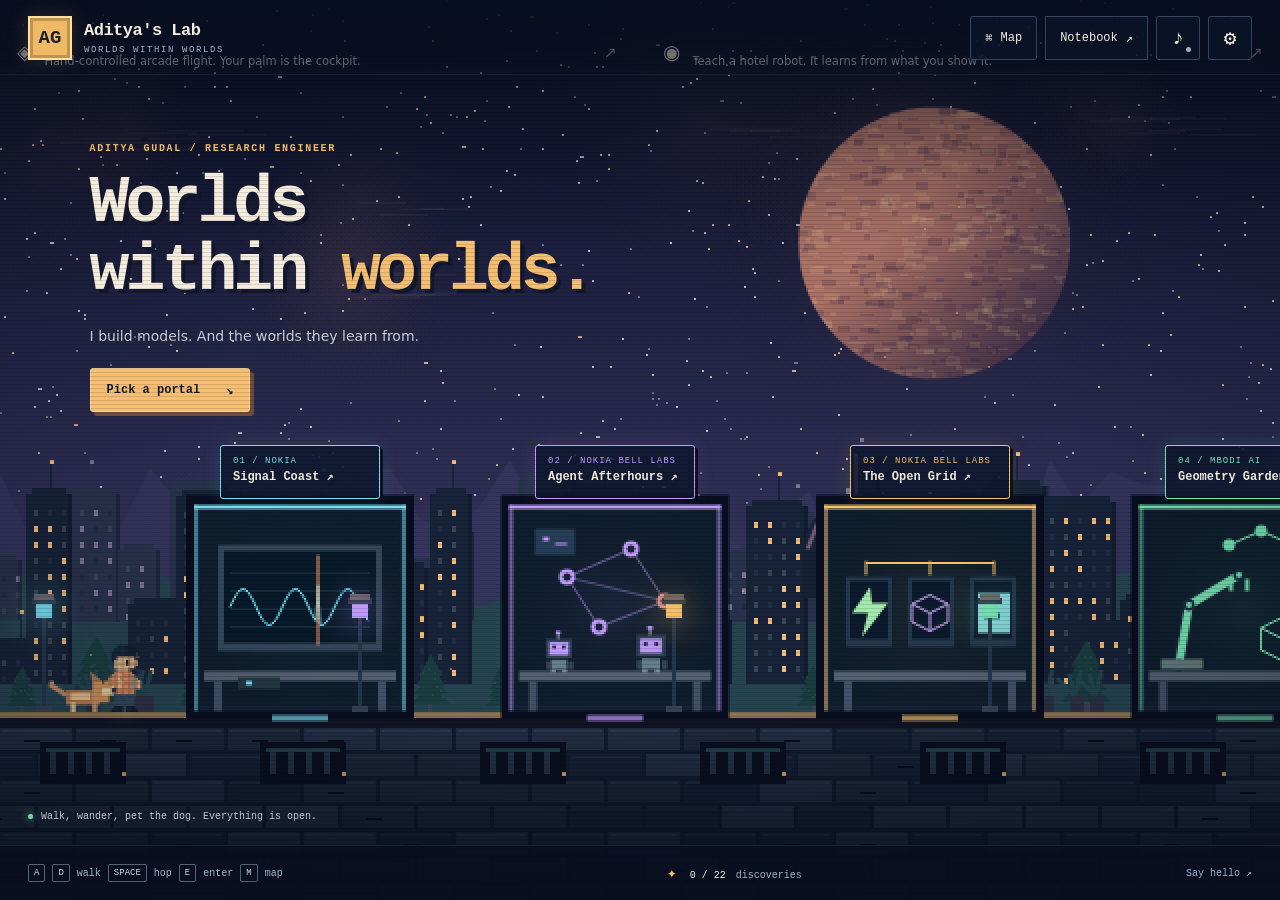
==== commit cde8d021: "Link the two playable games from the hub DRIFTFALL at driftfall.world and GOODBOT at /goodbot/, whic" ====
--- a/index.html
+++ b/index.html
@@ -21,6 +21,10 @@
    <div class="hero"><p class="overline">ADITYA GUDAL / RESEARCH ENGINEER</p><h1>Worlds<br>within <em>worlds.</em></h1><p class="subline">I build models. And the worlds they learn from.</p><button id="exploreButton" class="primary">Pick a portal <span>↘</span></button></div>
    <div id="hubPortals" aria-label="Enter a research world"></div>
    <div class="hub-caption"><span class="live-dot"></span><span id="hubHint">Walk, wander, pet the dog. Everything is open.</span></div>
+   <div class="hub-games" aria-label="Playable games">
+    <a class="hub-game" href="https://driftfall.world"><span class="hub-game-icon" aria-hidden="true">◈</span><span><b>DRIFTFALL</b><small>Hand-controlled arcade flight. Your palm is the cockpit.</small></span><span class="hub-game-go" aria-hidden="true">↗</span></a>
+    <a class="hub-game" href="./goodbot/"><span class="hub-game-icon" aria-hidden="true">◉</span><span><b>GOODBOT</b><small>Teach a hotel robot. It learns from what you show it.</small></span><span class="hub-game-go" aria-hidden="true">↗</span></a>
+   </div>
   </section>
   <section id="worldUI" hidden>
    <div class="world-title"><button id="backCity" class="back">← CITY</button><p id="worldOrg" class="overline"></p><h1 id="worldTitle"></h1><span id="worldCount" class="count"></span></div>
--- a/styles.css
+++ b/styles.css
@@ -22,3 +22,17 @@
 
 /* Sliders share the phone control row instead of pushing the scene over navigation. */
 @media(max-width:600px){.game-actions.has-range{flex-wrap:nowrap}.game-actions.has-range label{flex:1;width:auto;min-width:0;gap:5px}.game-actions.has-range label span{flex-shrink:0}.game-actions.two-sliders label{flex-direction:column;gap:0;align-items:stretch}.game-actions.two-sliders label span{text-align:left}.game-actions.two-sliders input{min-height:32px}.game-actions.has-range button{flex-shrink:0}}
+
+/* Playable games: two finished games, linked from the hub. */
+.hub-games{display:flex;gap:12px;flex-wrap:wrap;margin-top:22px}
+.hub-game{display:flex;align-items:center;gap:12px;padding:12px 16px;min-width:260px;flex:1 1 260px;
+  text-decoration:none;color:inherit;border-radius:14px;
+  background:rgba(255,255,255,.055);border:1px solid rgba(255,255,255,.14);
+  transition:transform .18s ease,border-color .18s ease,background .18s ease}
+.hub-game:hover,.hub-game:focus-visible{transform:translateY(-2px);
+  border-color:rgba(255,255,255,.34);background:rgba(255,255,255,.09)}
+.hub-game-icon{font-size:20px;opacity:.85;flex:0 0 auto}
+.hub-game b{display:block;font-size:13px;letter-spacing:.14em}
+.hub-game small{display:block;margin-top:3px;font-size:11.5px;line-height:1.45;opacity:.68}
+.hub-game-go{margin-left:auto;opacity:.5;flex:0 0 auto}
+@media (max-width:640px){.hub-game{min-width:100%;flex-basis:100%}}
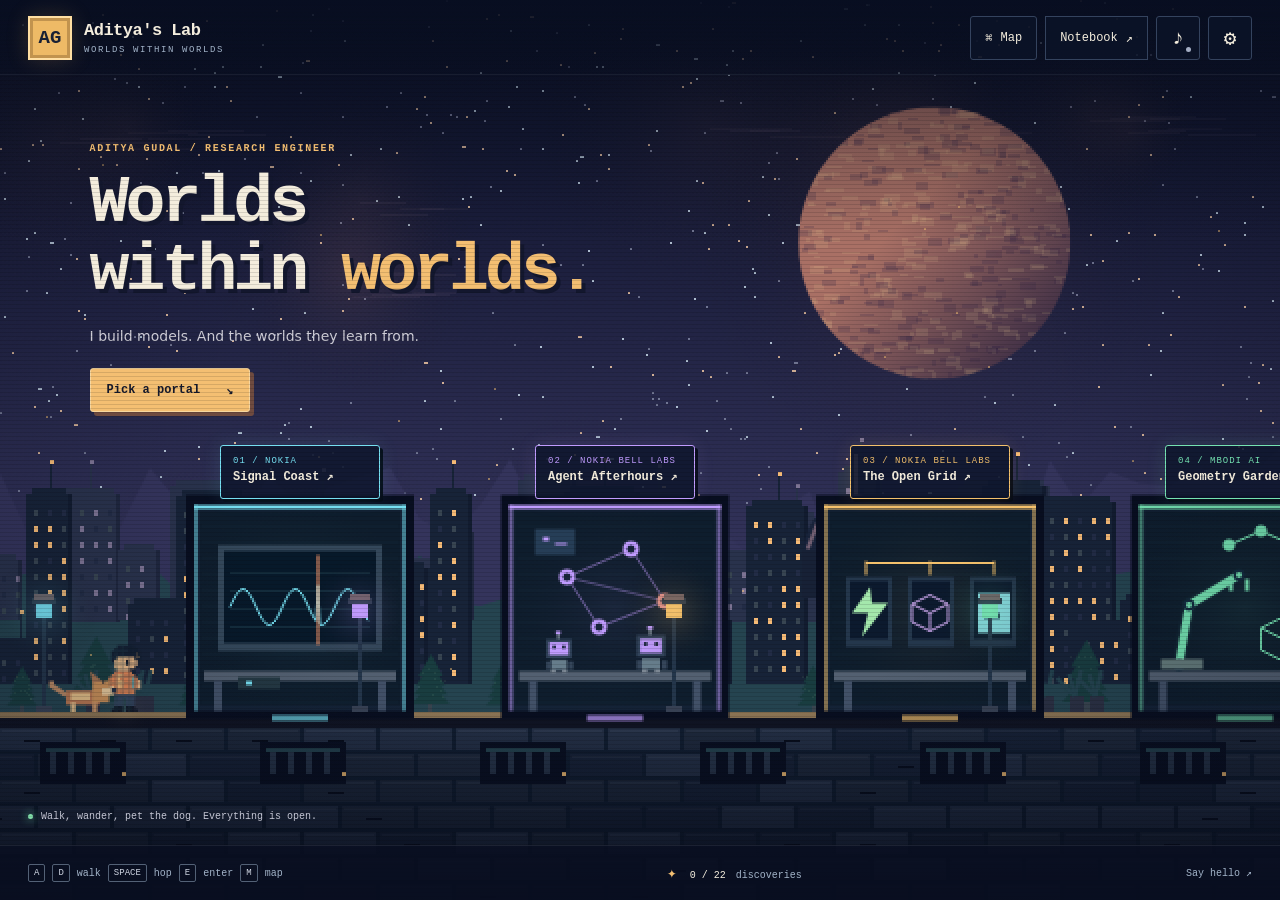
==== commit 63dbd6b7: "Actually remove the hub game strip from the landing page The previous commit intended to revert inde" ====
--- a/index.html
+++ b/index.html
@@ -21,10 +21,6 @@
    <div class="hero"><p class="overline">ADITYA GUDAL / RESEARCH ENGINEER</p><h1>Worlds<br>within <em>worlds.</em></h1><p class="subline">I build models. And the worlds they learn from.</p><button id="exploreButton" class="primary">Pick a portal <span>↘</span></button></div>
    <div id="hubPortals" aria-label="Enter a research world"></div>
    <div class="hub-caption"><span class="live-dot"></span><span id="hubHint">Walk, wander, pet the dog. Everything is open.</span></div>
-   <div class="hub-games" aria-label="Playable games">
-    <a class="hub-game" href="https://driftfall.world"><span class="hub-game-icon" aria-hidden="true">◈</span><span><b>DRIFTFALL</b><small>Hand-controlled arcade flight. Your palm is the cockpit.</small></span><span class="hub-game-go" aria-hidden="true">↗</span></a>
-    <a class="hub-game" href="./goodbot/"><span class="hub-game-icon" aria-hidden="true">◉</span><span><b>GOODBOT</b><small>Teach a hotel robot. It learns from what you show it.</small></span><span class="hub-game-go" aria-hidden="true">↗</span></a>
-   </div>
   </section>
   <section id="worldUI" hidden>
    <div class="world-title"><button id="backCity" class="back">← CITY</button><p id="worldOrg" class="overline"></p><h1 id="worldTitle"></h1><span id="worldCount" class="count"></span></div>
--- a/styles.css
+++ b/styles.css
@@ -23,16 +23,3 @@
 /* Sliders share the phone control row instead of pushing the scene over navigation. */
 @media(max-width:600px){.game-actions.has-range{flex-wrap:nowrap}.game-actions.has-range label{flex:1;width:auto;min-width:0;gap:5px}.game-actions.has-range label span{flex-shrink:0}.game-actions.two-sliders label{flex-direction:column;gap:0;align-items:stretch}.game-actions.two-sliders label span{text-align:left}.game-actions.two-sliders input{min-height:32px}.game-actions.has-range button{flex-shrink:0}}
 
-/* Playable games: two finished games, linked from the hub. */
-.hub-games{display:flex;gap:12px;flex-wrap:wrap;margin-top:22px}
-.hub-game{display:flex;align-items:center;gap:12px;padding:12px 16px;min-width:260px;flex:1 1 260px;
-  text-decoration:none;color:inherit;border-radius:14px;
-  background:rgba(255,255,255,.055);border:1px solid rgba(255,255,255,.14);
-  transition:transform .18s ease,border-color .18s ease,background .18s ease}
-.hub-game:hover,.hub-game:focus-visible{transform:translateY(-2px);
-  border-color:rgba(255,255,255,.34);background:rgba(255,255,255,.09)}
-.hub-game-icon{font-size:20px;opacity:.85;flex:0 0 auto}
-.hub-game b{display:block;font-size:13px;letter-spacing:.14em}
-.hub-game small{display:block;margin-top:3px;font-size:11.5px;line-height:1.45;opacity:.68}
-.hub-game-go{margin-left:auto;opacity:.5;flex:0 0 auto}
-@media (max-width:640px){.hub-game{min-width:100%;flex-basis:100%}}
